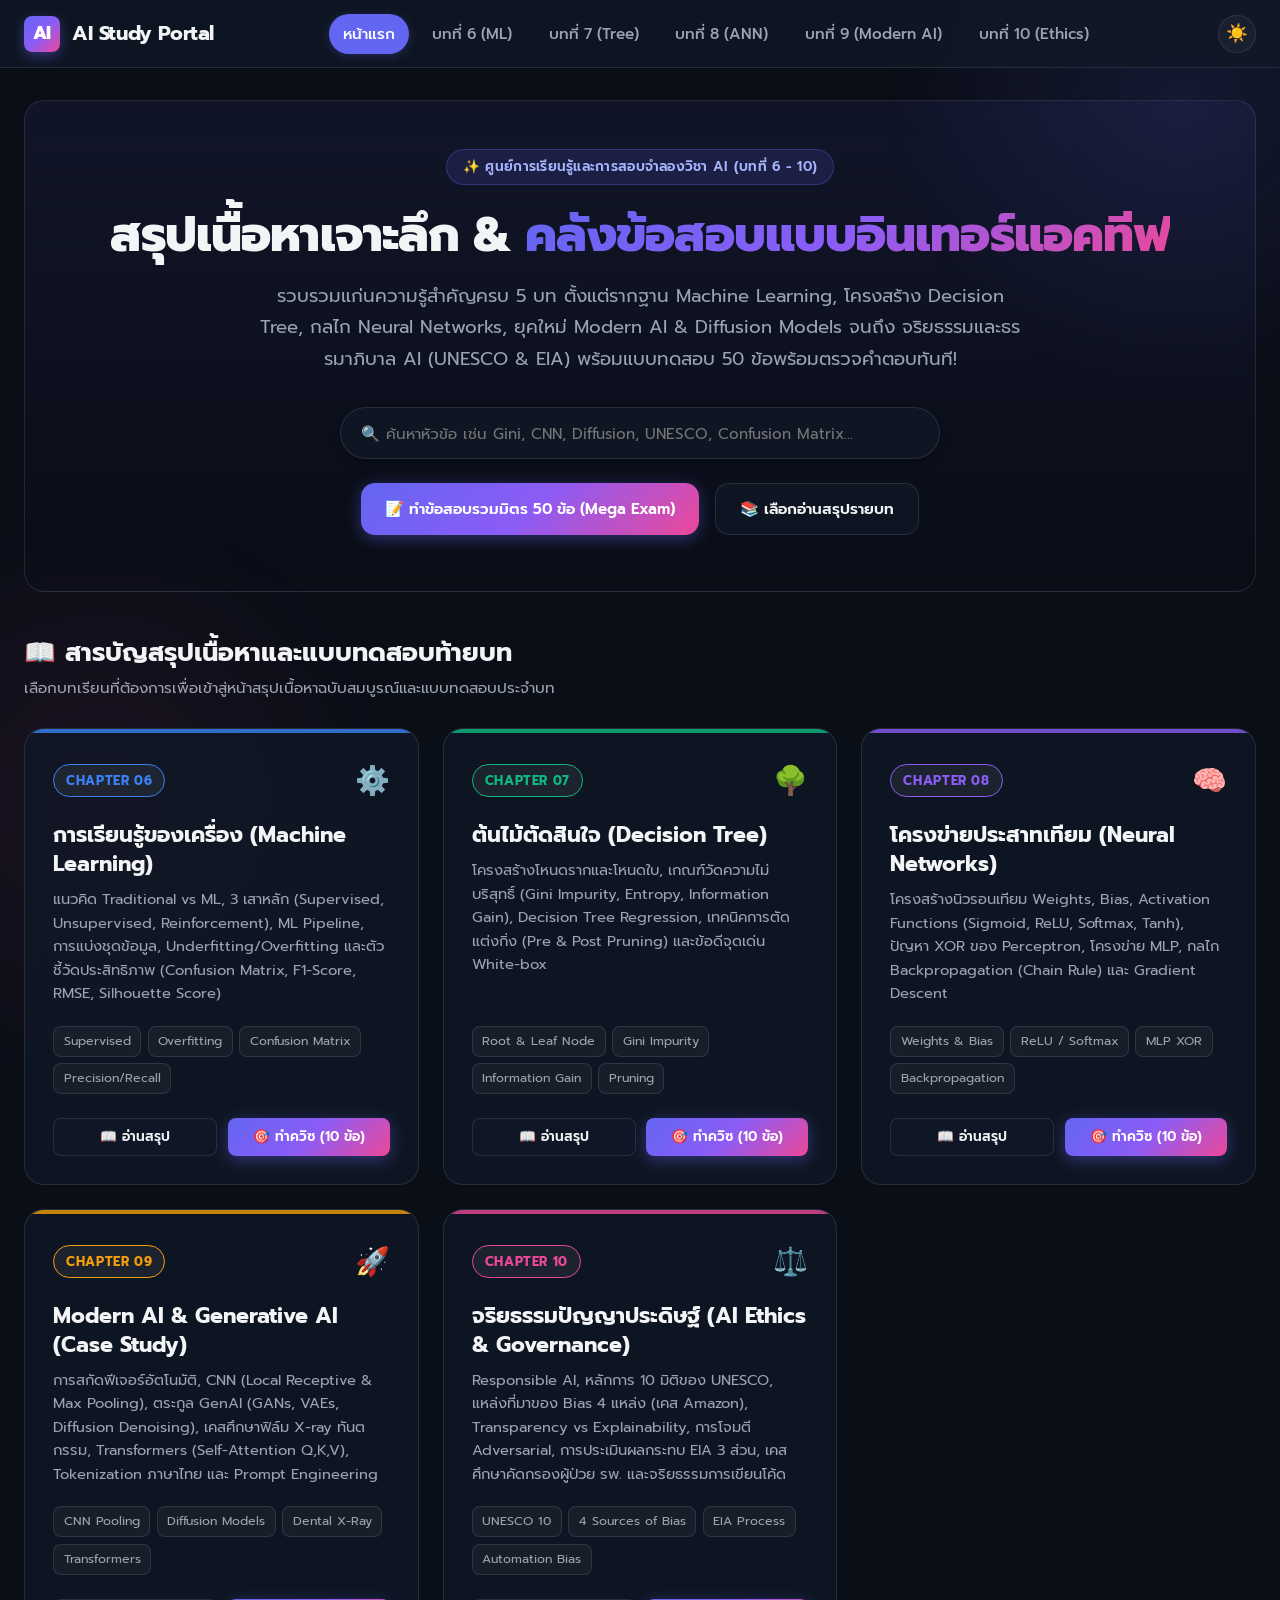
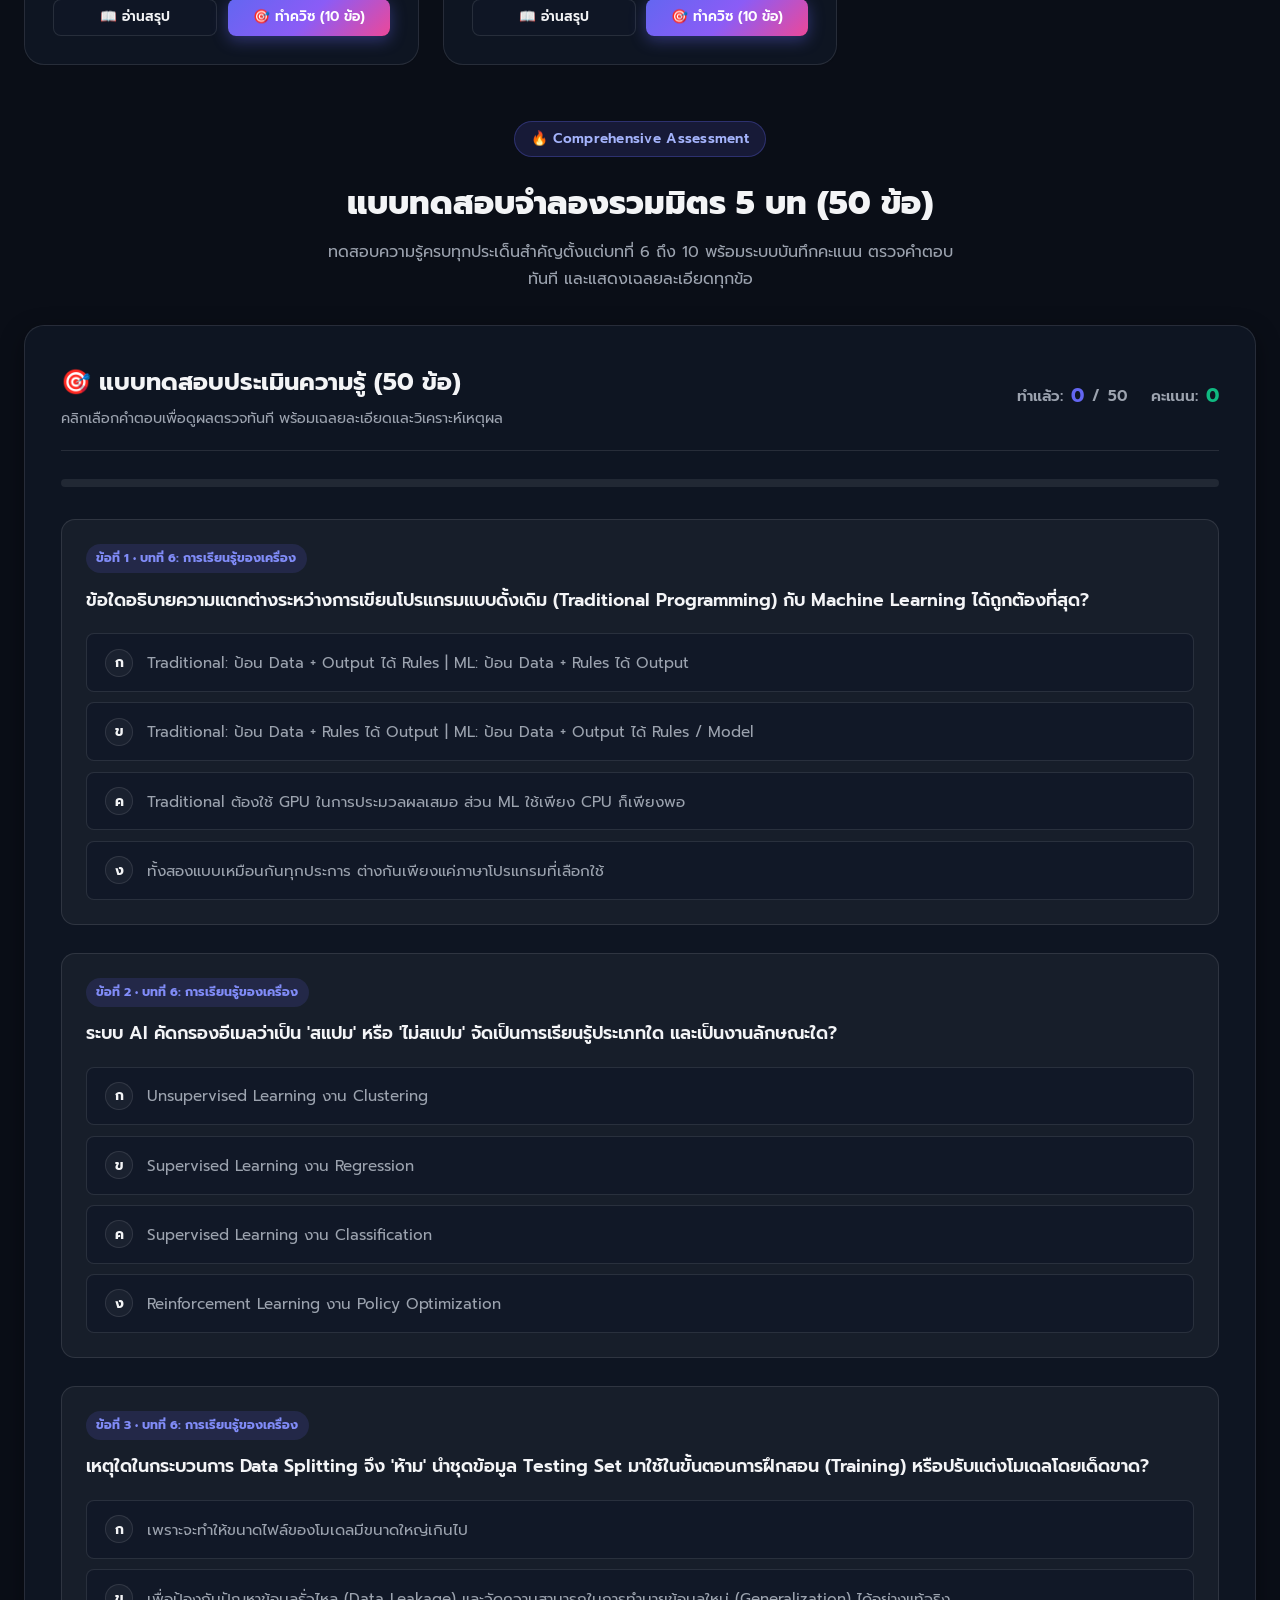
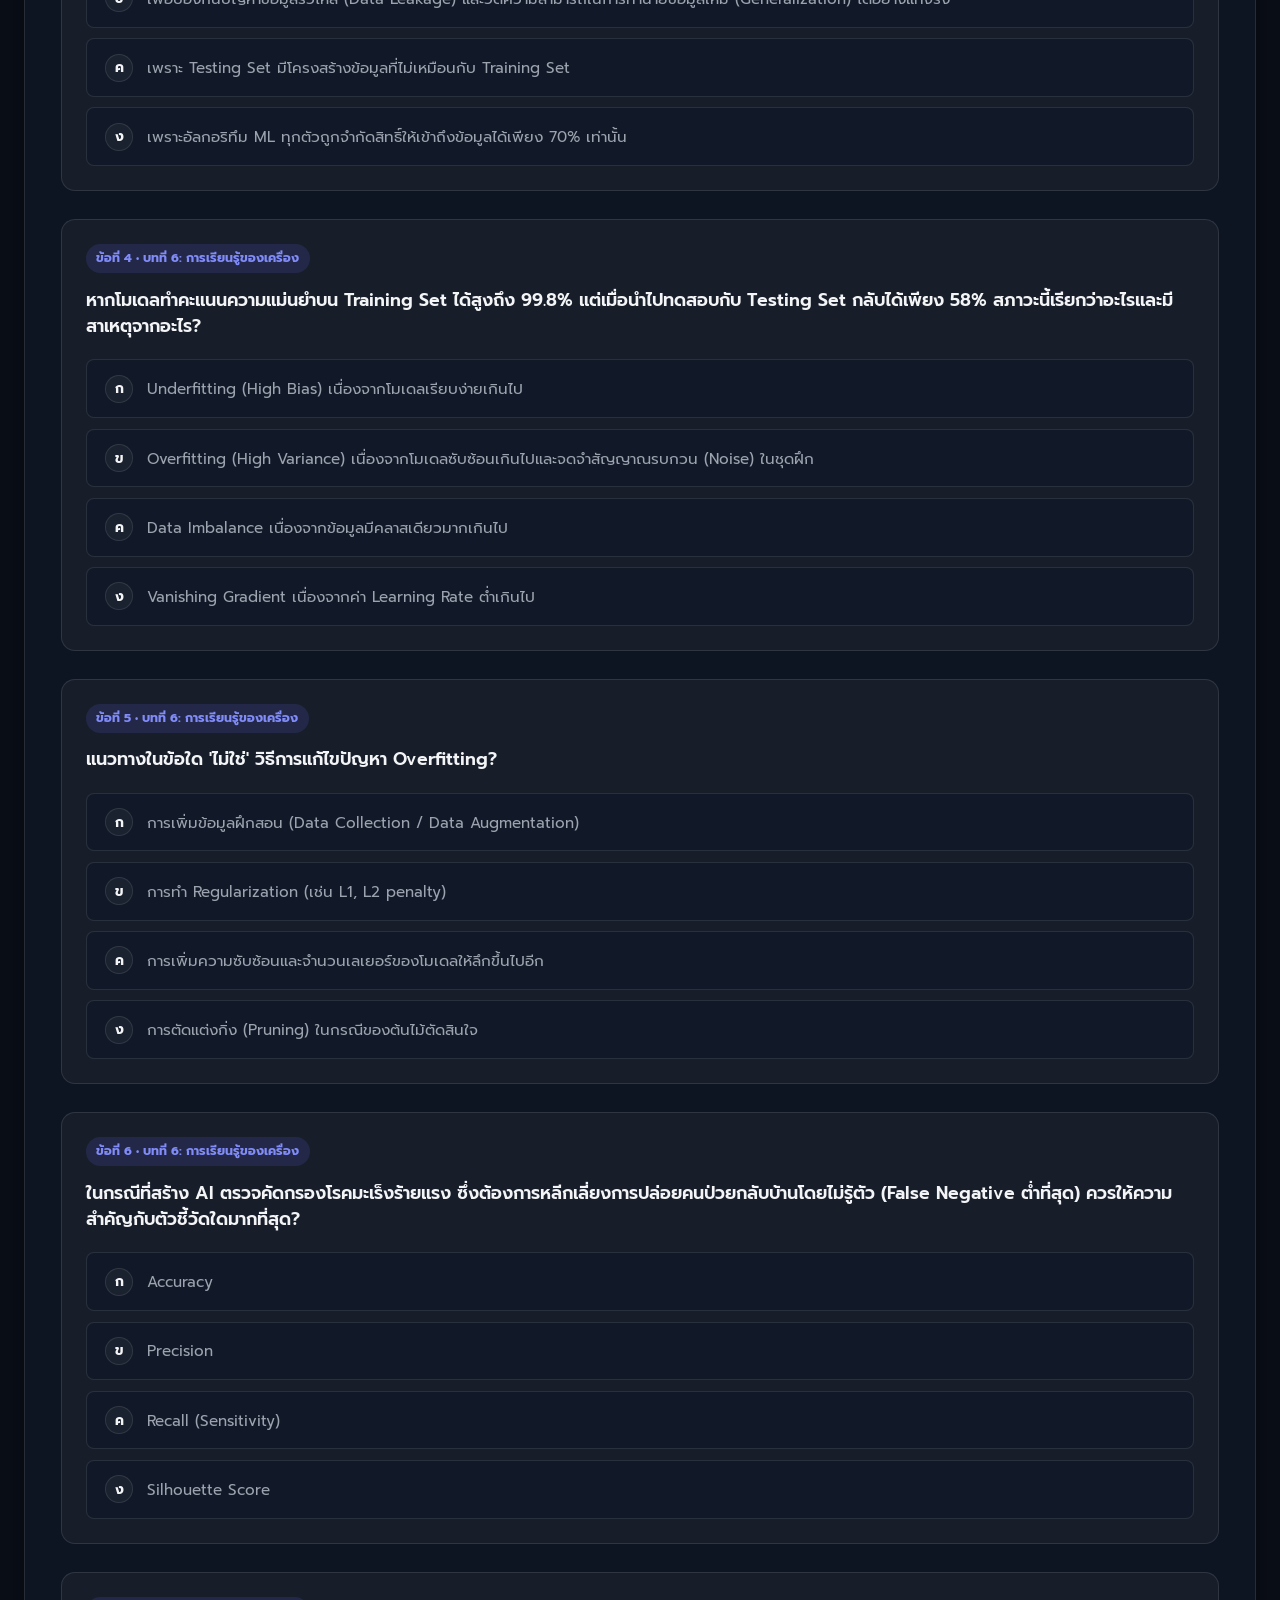
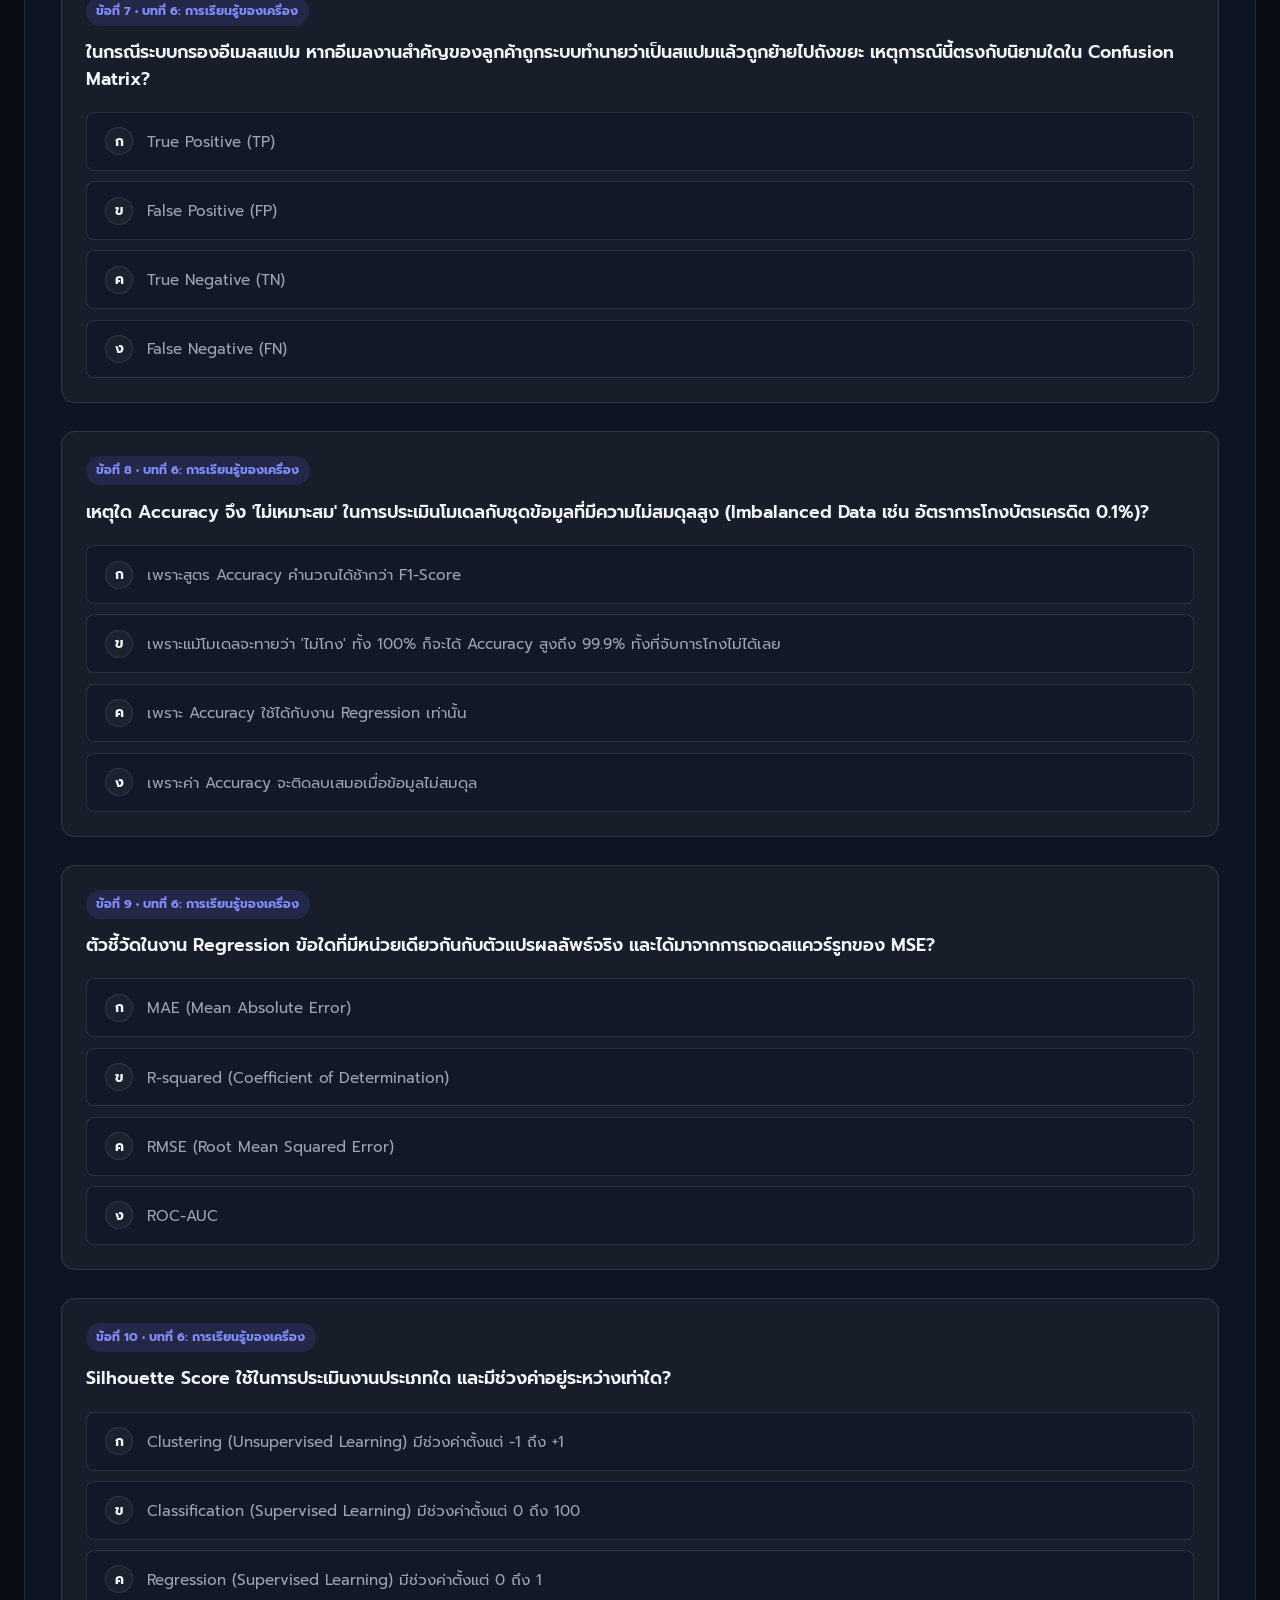
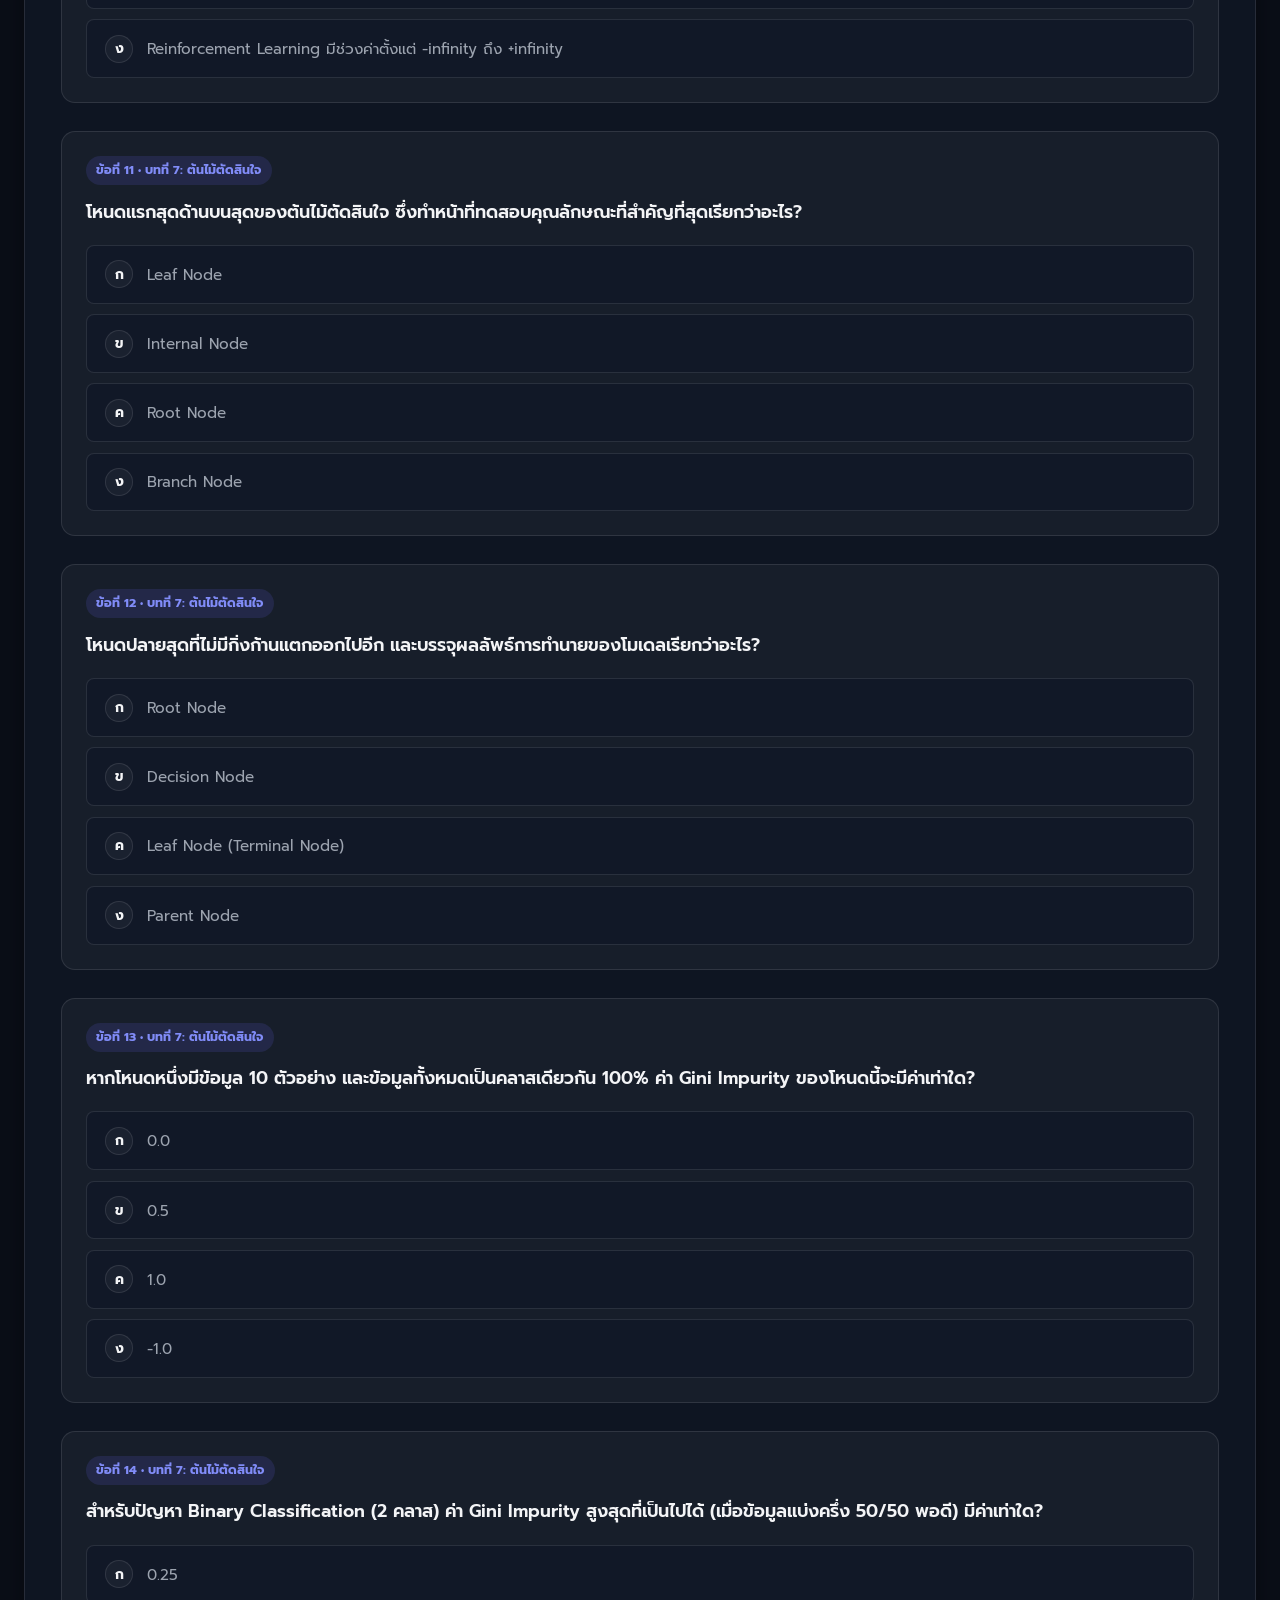
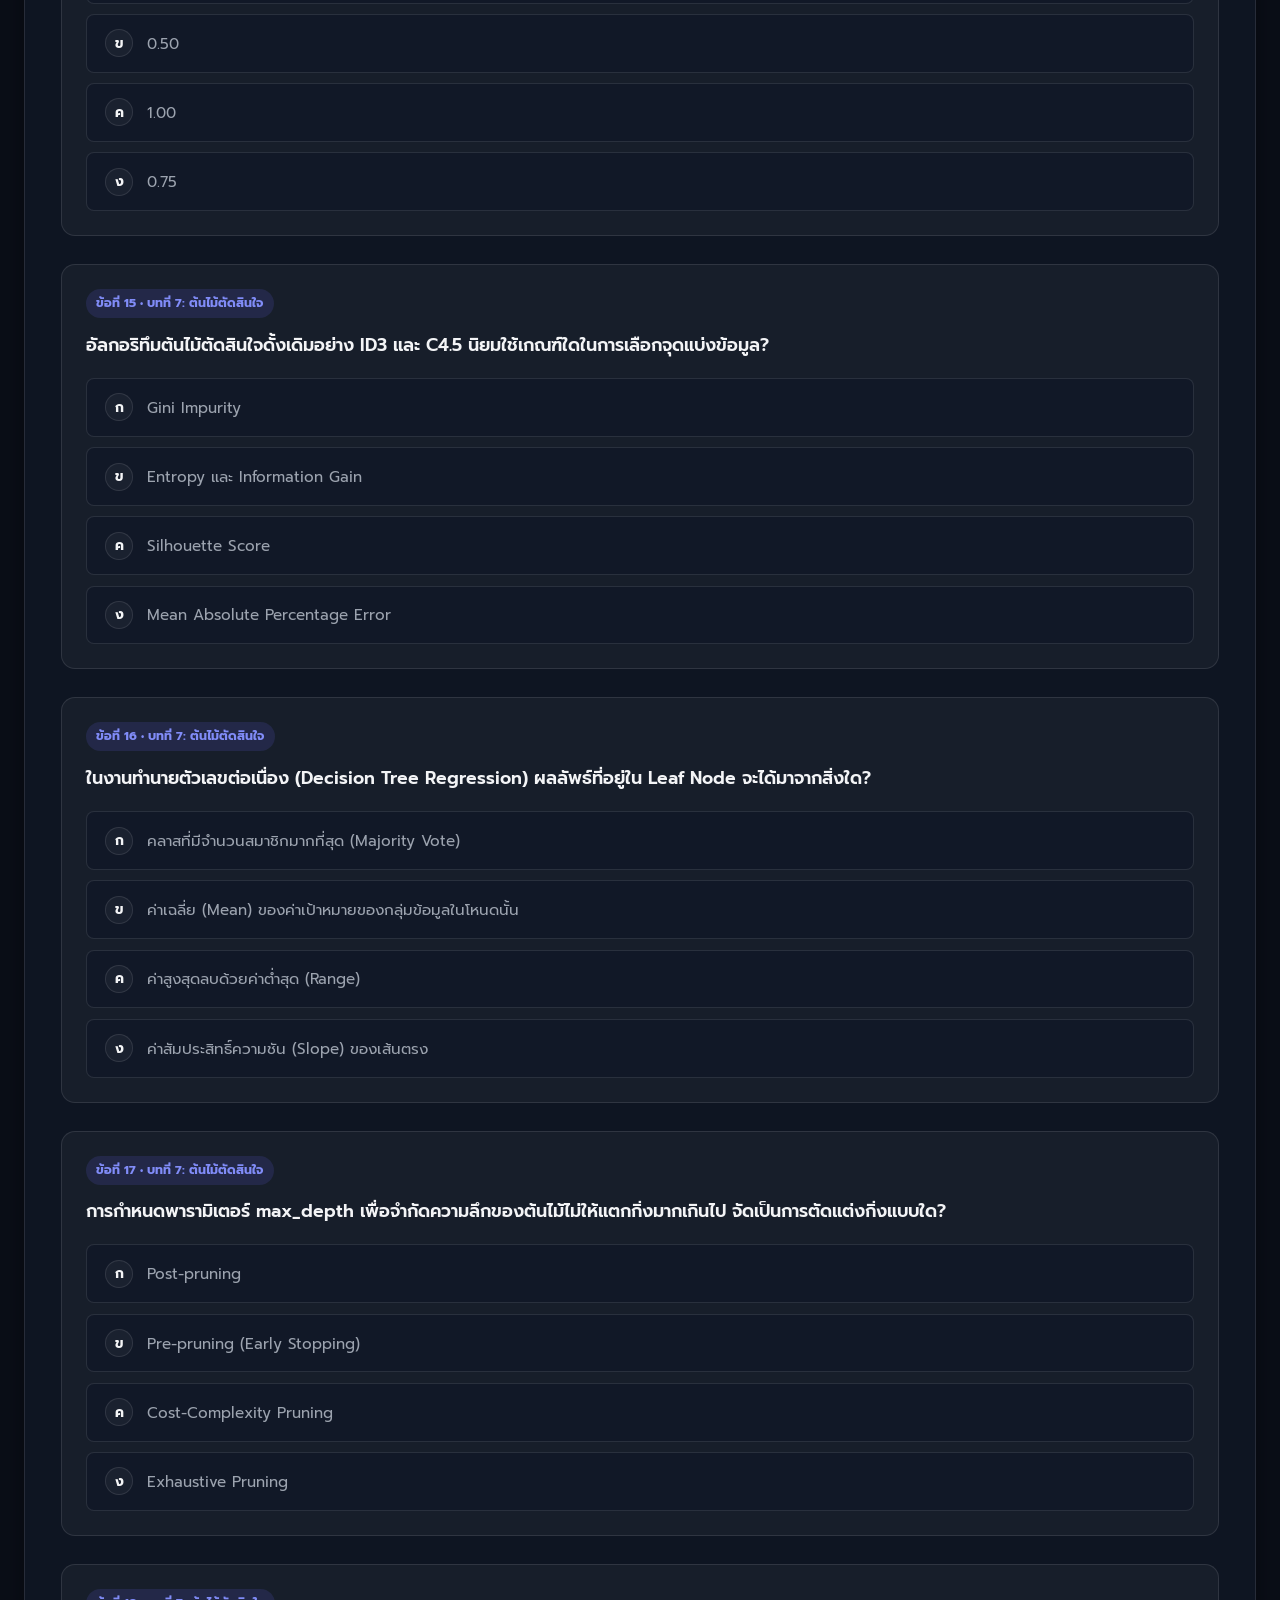
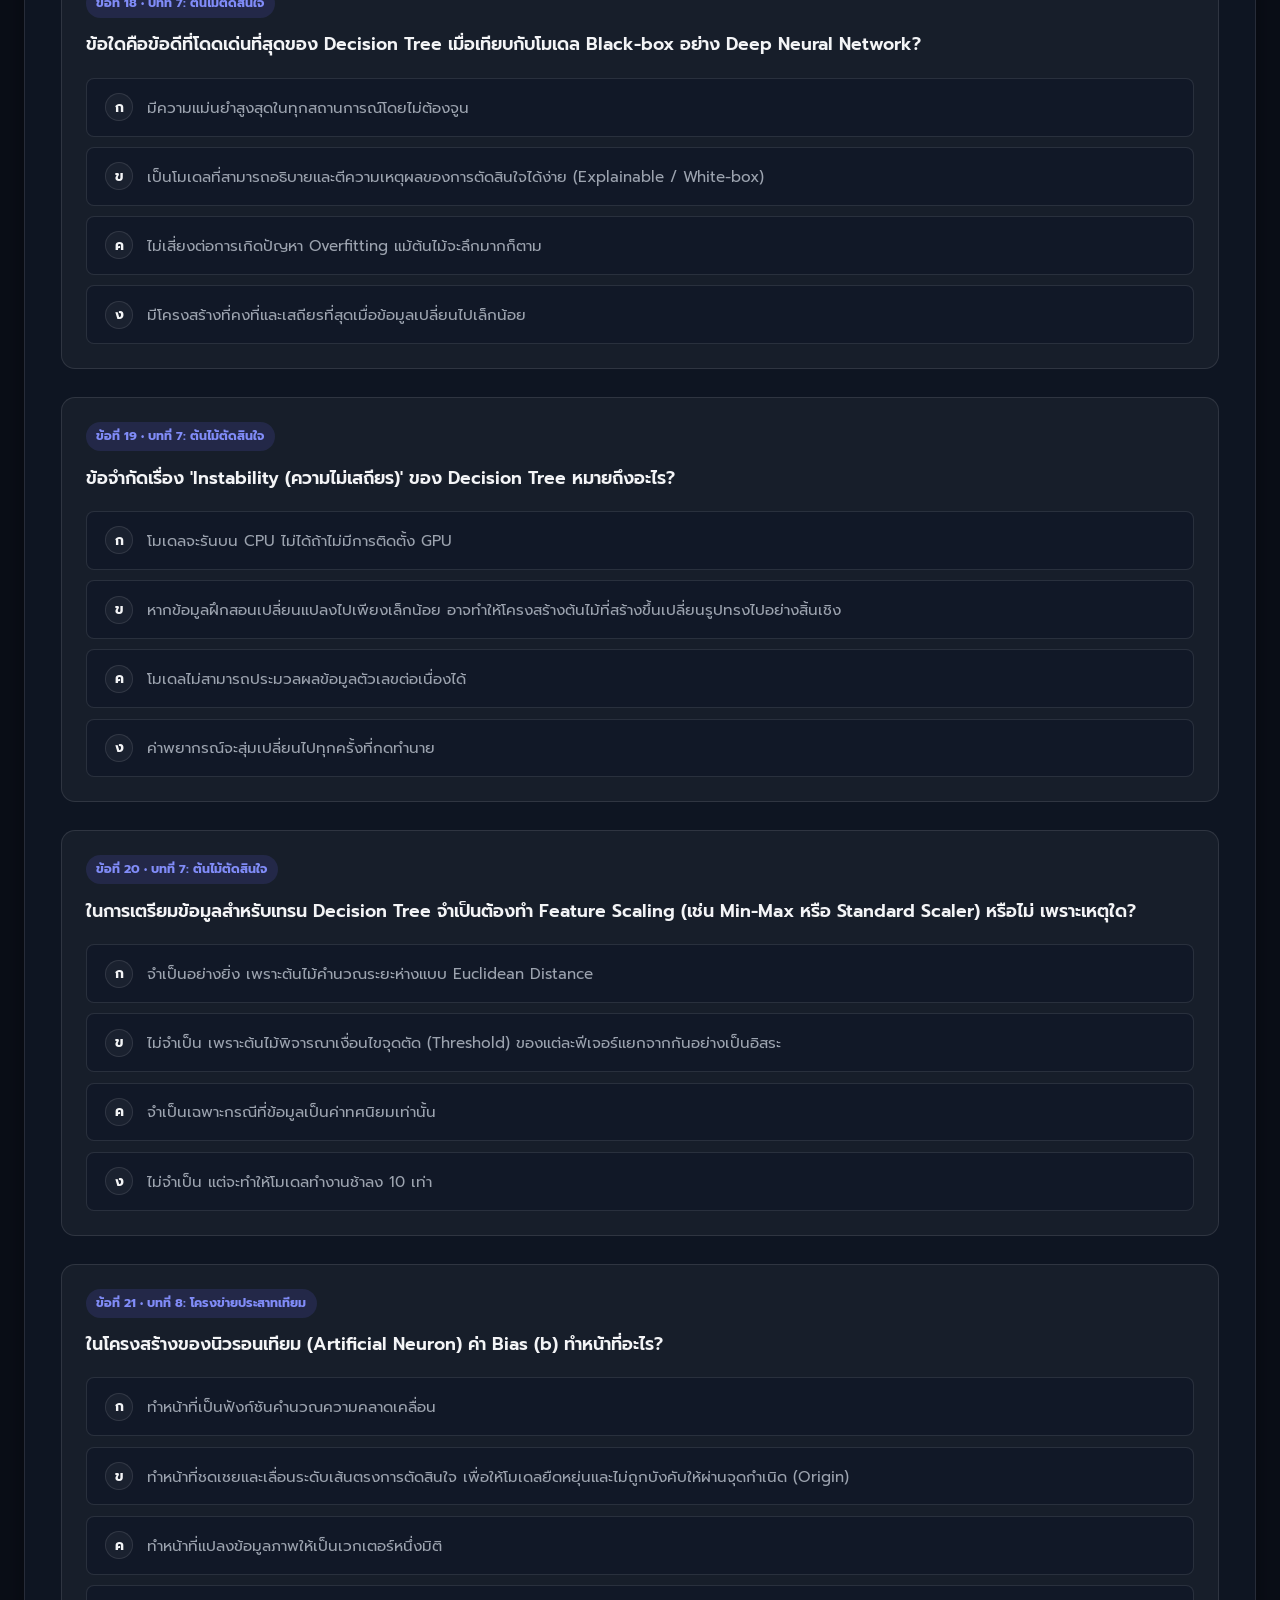
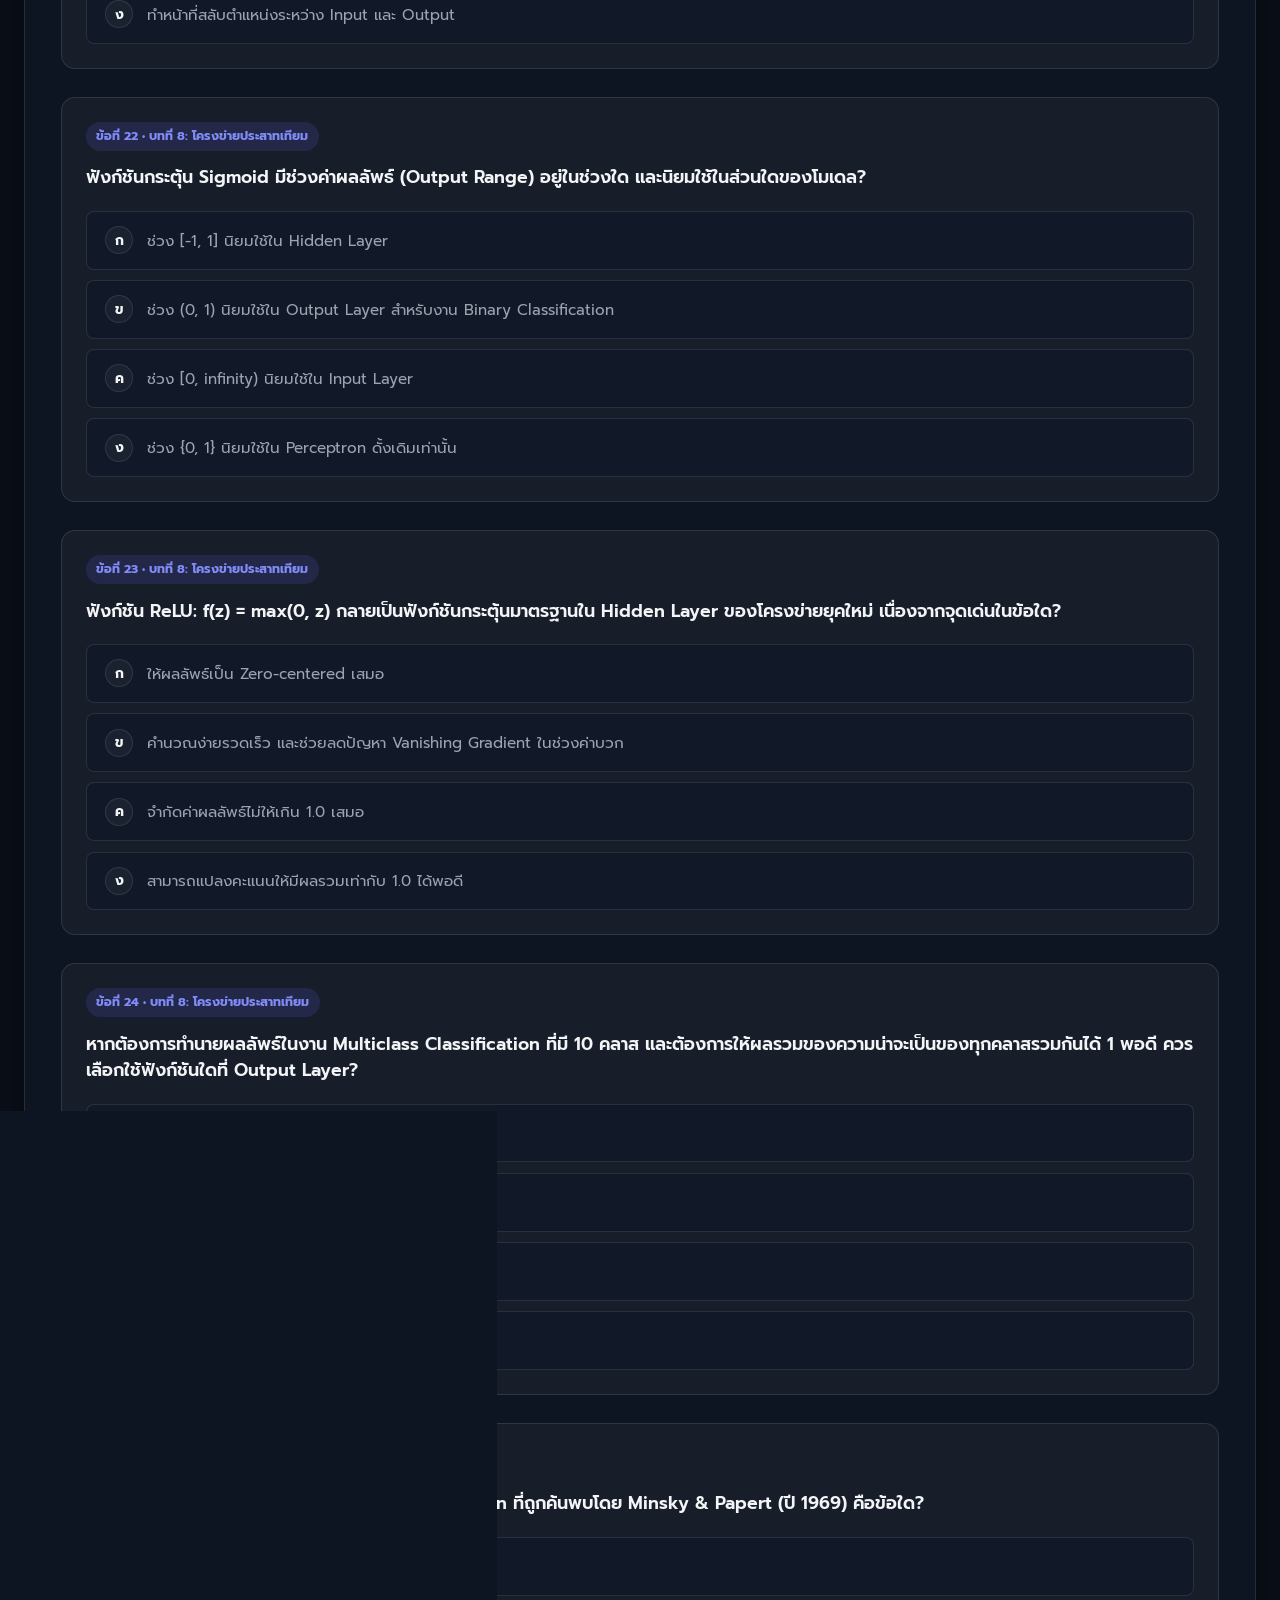
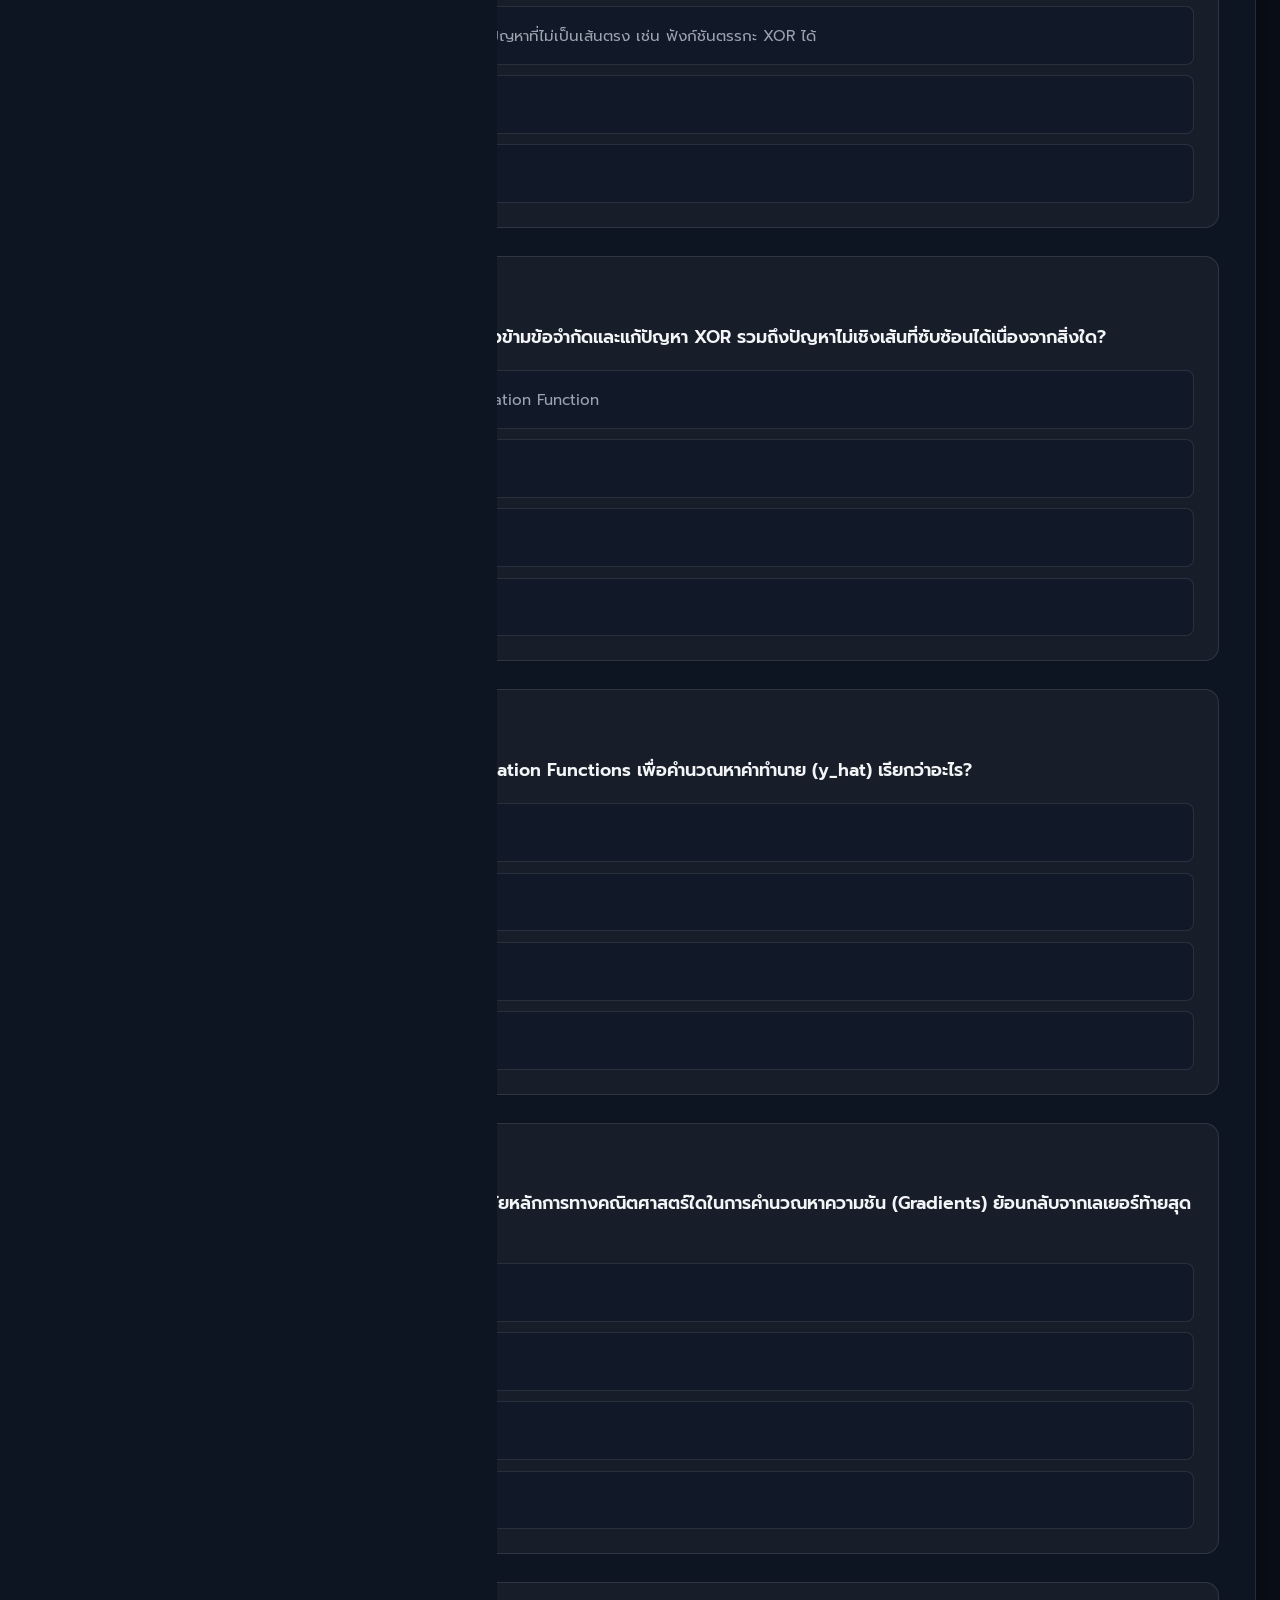
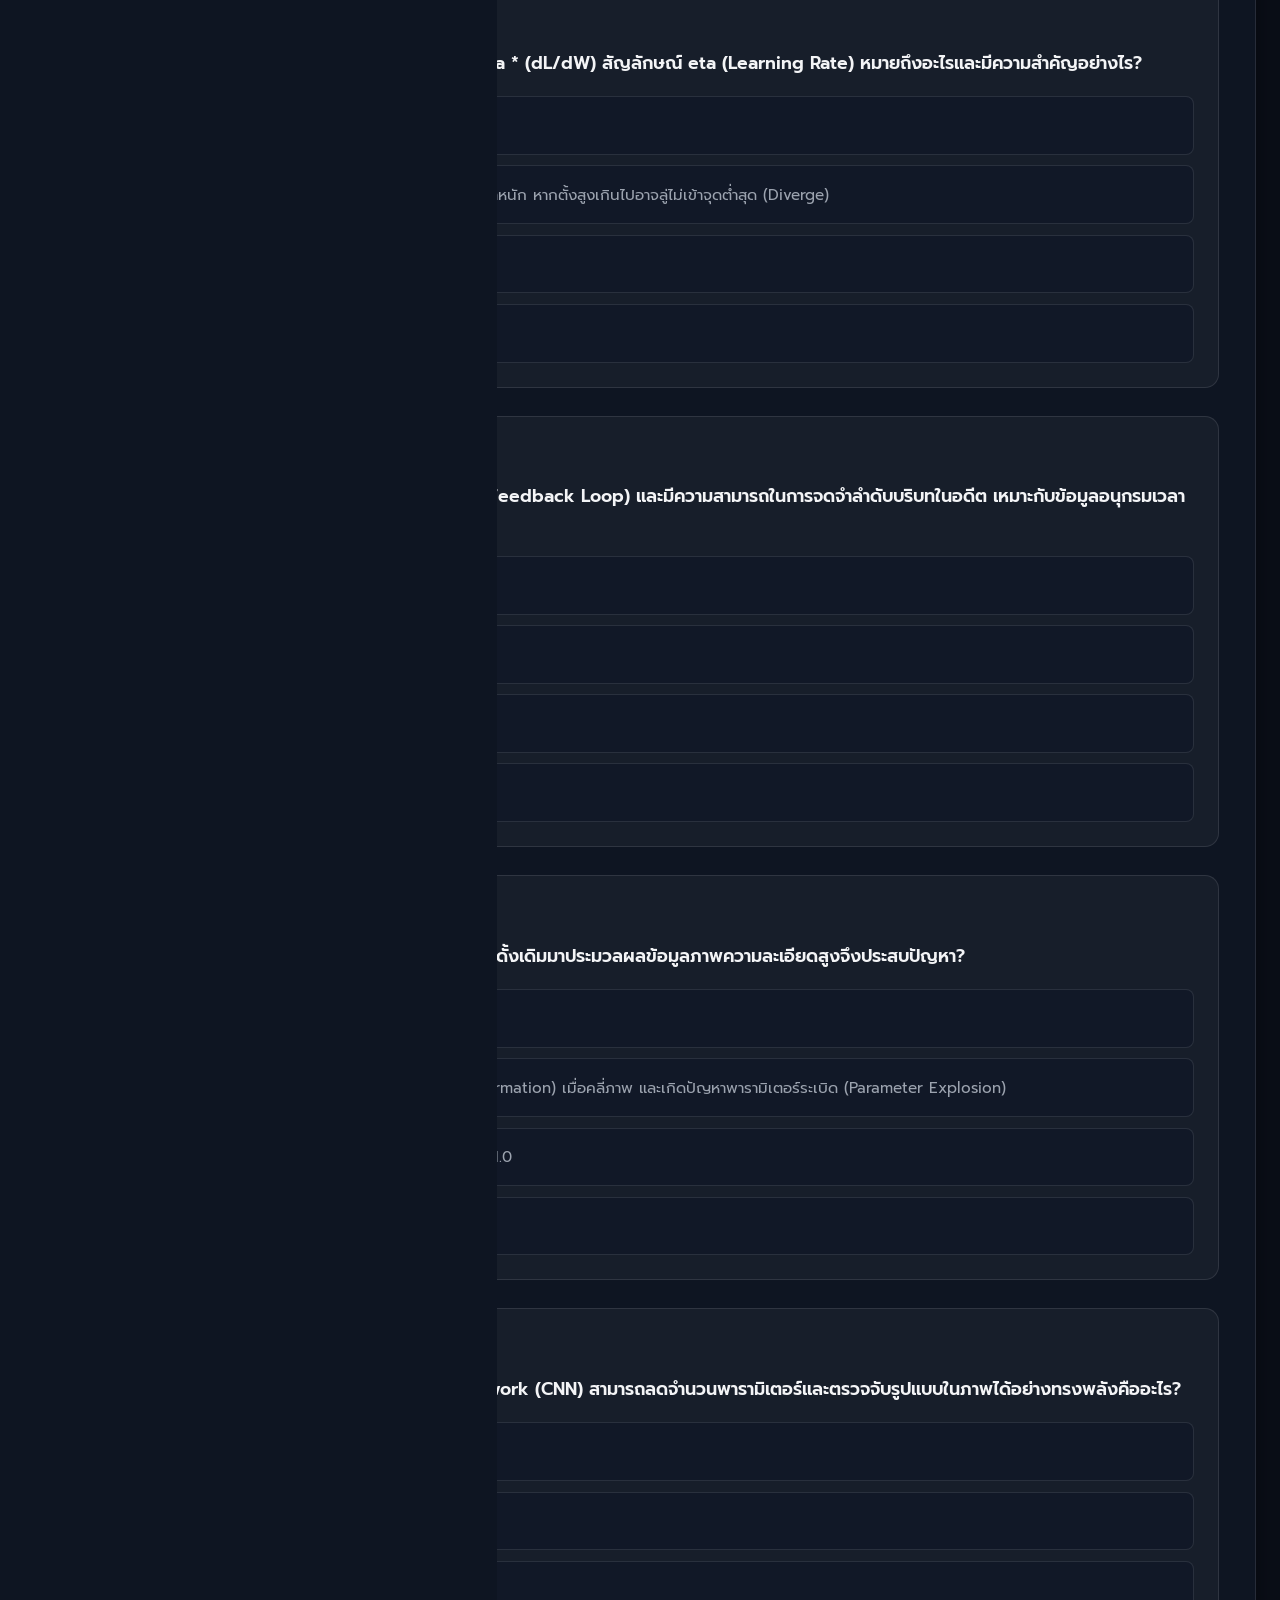
==== html_summary/index.html @ 68e8cc05 "Initial commit: AI exam preparation portal, chapter notes (Ch 6-10), slides, documents, and lab assi" ====
<!DOCTYPE html>
<html lang="th" data-theme="dark">
<head>
  <meta charset="UTF-8">
  <meta name="viewport" content="width=device-width, initial-scale=1.0">
  <title>AI Knowledge Portal & Quiz Hub | สรุปวิชาปัญญาประดิษฐ์ บทที่ 6 - 10</title>
  <link rel="stylesheet" href="css/style.css">
</head>
<body>

  <!-- Navigation Bar -->
  <nav class="navbar">
    <div class="nav-container">
      <a href="index.html" class="nav-brand">
        <span class="nav-brand-badge">AI</span>
        <span>AI Study Portal</span>
      </a>
      <ul class="nav-links">
        <li class="nav-item"><a href="index.html" class="active">หน้าแรก</a></li>
        <li class="nav-item"><a href="chapter06.html">บทที่ 6 (ML)</a></li>
        <li class="nav-item"><a href="chapter07.html">บทที่ 7 (Tree)</a></li>
        <li class="nav-item"><a href="chapter08.html">บทที่ 8 (ANN)</a></li>
        <li class="nav-item"><a href="chapter09.html">บทที่ 9 (Modern AI)</a></li>
        <li class="nav-item"><a href="chapter10.html">บทที่ 10 (Ethics)</a></li>
      </ul>
      <div class="nav-controls">
        <button id="theme-toggle-btn" class="btn-icon" title="เปลี่ยนธีม">☀️</button>
      </div>
    </div>
  </nav>

  <main class="main-wrapper">
    <!-- Hero Section -->
    <header class="hero">
      <div class="hero-tag">✨ ศูนย์การเรียนรู้และการสอบจำลองวิชา AI (บทที่ 6 - 10)</div>
      <h1 class="hero-title">
        สรุปเนื้อหาเจาะลึก &amp; <span class="hero-gradient-text">คลังข้อสอบแบบอินเทอร์แอคทีฟ</span>
      </h1>
      <p class="hero-subtitle">
        รวบรวมแก่นความรู้สำคัญครบ 5 บท ตั้งแต่รากฐาน Machine Learning, โครงสร้าง Decision Tree, กลไก Neural Networks, ยุคใหม่ Modern AI &amp; Diffusion Models จนถึง จริยธรรมและธรรมาภิบาล AI (UNESCO &amp; EIA) พร้อมแบบทดสอบ 50 ข้อพร้อมตรวจคำตอบทันที!
      </p>
      
      <!-- Search & Filter Bar -->
      <div style="max-width: 600px; margin: 0 auto 1.5rem auto; position: relative;">
        <input 
          type="text" 
          id="portal-search-input" 
          placeholder="🔍 ค้นหาหัวข้อ เช่น Gini, CNN, Diffusion, UNESCO, Confusion Matrix..." 
          style="width: 100%; padding: 0.85rem 1.25rem; border-radius: var(--radius-full); border: 1px solid var(--border-color); background: var(--bg-card); color: var(--text-primary); font-family: inherit; font-size: 0.95rem; outline: none; box-shadow: var(--shadow-sm);"
        >
      </div>

      <div class="hero-actions">
        <a href="#mega-quiz-section" class="btn btn-primary">
          📝 ทำข้อสอบรวมมิตร 50 ข้อ (Mega Exam)
        </a>
        <a href="#chapters-overview" class="btn btn-secondary">
          📚 เลือกอ่านสรุปรายบท
        </a>
      </div>
    </header>

    <!-- Chapter Grid Section -->
    <section id="chapters-overview">
      <div style="margin-bottom: 1.75rem; display: flex; justify-content: space-between; align-items: flex-end; flex-wrap: wrap; gap: 1rem;">
        <div>
          <h2 style="font-size: 1.6rem; font-weight: 700; color: var(--text-primary);">
            📖 สารบัญสรุปเนื้อหาและแบบทดสอบท้ายบท
          </h2>
          <p style="color: var(--text-secondary); font-size: 0.95rem;">
            เลือกบทเรียนที่ต้องการเพื่อเข้าสู่หน้าสรุปเนื้อหาฉบับสมบูรณ์และแบบทดสอบประจำบท
          </p>
        </div>
      </div>

      <div class="chapter-grid">
        <!-- Chapter 6 Card -->
        <article class="chapter-card" style="--card-color: var(--ch6-color);">
          <div class="card-header-top">
            <span class="card-badge">Chapter 06</span>
            <span class="card-icon">⚙️</span>
          </div>
          <h3 class="card-title">การเรียนรู้ของเครื่อง (Machine Learning)</h3>
          <p class="card-desc">
            แนวคิด Traditional vs ML, 3 เสาหลัก (Supervised, Unsupervised, Reinforcement), ML Pipeline, การแบ่งชุดข้อมูล, Underfitting/Overfitting และตัวชี้วัดประสิทธิภาพ (Confusion Matrix, F1-Score, RMSE, Silhouette Score)
          </p>
          <div class="card-topics">
            <span class="topic-pill">Supervised</span>
            <span class="topic-pill">Overfitting</span>
            <span class="topic-pill">Confusion Matrix</span>
            <span class="topic-pill">Precision/Recall</span>
          </div>
          <div class="card-footer">
            <a href="chapter06.html" class="btn btn-secondary btn-sm">📖 อ่านสรุป</a>
            <a href="chapter06.html?tab=quiz" class="btn btn-primary btn-sm">🎯 ทำควิซ (10 ข้อ)</a>
          </div>
        </article>

        <!-- Chapter 7 Card -->
        <article class="chapter-card" style="--card-color: var(--ch7-color);">
          <div class="card-header-top">
            <span class="card-badge">Chapter 07</span>
            <span class="card-icon">🌳</span>
          </div>
          <h3 class="card-title">ต้นไม้ตัดสินใจ (Decision Tree)</h3>
          <p class="card-desc">
            โครงสร้างโหนดรากและโหนดใบ, เกณฑ์วัดความไม่บริสุทธิ์ (Gini Impurity, Entropy, Information Gain), Decision Tree Regression, เทคนิคการตัดแต่งกิ่ง (Pre &amp; Post Pruning) และข้อดีจุดเด่น White-box
          </p>
          <div class="card-topics">
            <span class="topic-pill">Root &amp; Leaf Node</span>
            <span class="topic-pill">Gini Impurity</span>
            <span class="topic-pill">Information Gain</span>
            <span class="topic-pill">Pruning</span>
          </div>
          <div class="card-footer">
            <a href="chapter07.html" class="btn btn-secondary btn-sm">📖 อ่านสรุป</a>
            <a href="chapter07.html?tab=quiz" class="btn btn-primary btn-sm">🎯 ทำควิซ (10 ข้อ)</a>
          </div>
        </article>

        <!-- Chapter 8 Card -->
        <article class="chapter-card" style="--card-color: var(--ch8-color);">
          <div class="card-header-top">
            <span class="card-badge">Chapter 08</span>
            <span class="card-icon">🧠</span>
          </div>
          <h3 class="card-title">โครงข่ายประสาทเทียม (Neural Networks)</h3>
          <p class="card-desc">
            โครงสร้างนิวรอนเทียม Weights, Bias, Activation Functions (Sigmoid, ReLU, Softmax, Tanh), ปัญหา XOR ของ Perceptron, โครงข่าย MLP, กลไก Backpropagation (Chain Rule) และ Gradient Descent
          </p>
          <div class="card-topics">
            <span class="topic-pill">Weights &amp; Bias</span>
            <span class="topic-pill">ReLU / Softmax</span>
            <span class="topic-pill">MLP XOR</span>
            <span class="topic-pill">Backpropagation</span>
          </div>
          <div class="card-footer">
            <a href="chapter08.html" class="btn btn-secondary btn-sm">📖 อ่านสรุป</a>
            <a href="chapter08.html?tab=quiz" class="btn btn-primary btn-sm">🎯 ทำควิซ (10 ข้อ)</a>
          </div>
        </article>

        <!-- Chapter 9 Card -->
        <article class="chapter-card" style="--card-color: var(--ch9-color);">
          <div class="card-header-top">
            <span class="card-badge">Chapter 09</span>
            <span class="card-icon">🚀</span>
          </div>
          <h3 class="card-title">Modern AI &amp; Generative AI (Case Study)</h3>
          <p class="card-desc">
            การสกัดฟีเจอร์อัตโนมัติ, CNN (Local Receptive &amp; Max Pooling), ตระกูล GenAI (GANs, VAEs, Diffusion Denoising), เคสศึกษาฟิล์ม X-ray ทันตกรรม, Transformers (Self-Attention Q,K,V), Tokenization ภาษาไทย และ Prompt Engineering
          </p>
          <div class="card-topics">
            <span class="topic-pill">CNN Pooling</span>
            <span class="topic-pill">Diffusion Models</span>
            <span class="topic-pill">Dental X-Ray</span>
            <span class="topic-pill">Transformers</span>
          </div>
          <div class="card-footer">
            <a href="chapter09.html" class="btn btn-secondary btn-sm">📖 อ่านสรุป</a>
            <a href="chapter09.html?tab=quiz" class="btn btn-primary btn-sm">🎯 ทำควิซ (10 ข้อ)</a>
          </div>
        </article>

        <!-- Chapter 10 Card -->
        <article class="chapter-card" style="--card-color: var(--ch10-color);">
          <div class="card-header-top">
            <span class="card-badge">Chapter 10</span>
            <span class="card-icon">⚖️</span>
          </div>
          <h3 class="card-title">จริยธรรมปัญญาประดิษฐ์ (AI Ethics &amp; Governance)</h3>
          <p class="card-desc">
            Responsible AI, หลักการ 10 มิติของ UNESCO, แหล่งที่มาของ Bias 4 แหล่ง (เคส Amazon), Transparency vs Explainability, การโจมตี Adversarial, การประเมินผลกระทบ EIA 3 ส่วน, เคสศึกษาคัดกรองผู้ป่วย รพ. และจริยธรรมการเขียนโค้ด
          </p>
          <div class="card-topics">
            <span class="topic-pill">UNESCO 10</span>
            <span class="topic-pill">4 Sources of Bias</span>
            <span class="topic-pill">EIA Process</span>
            <span class="topic-pill">Automation Bias</span>
          </div>
          <div class="card-footer">
            <a href="chapter10.html" class="btn btn-secondary btn-sm">📖 อ่านสรุป</a>
            <a href="chapter10.html?tab=quiz" class="btn btn-primary btn-sm">🎯 ทำควิซ (10 ข้อ)</a>
          </div>
        </article>
      </div>
    </section>

    <!-- Comprehensive Mega Quiz Section -->
    <section id="mega-quiz-section" style="margin-top: 3.5rem;">
      <div style="text-align: center; margin-bottom: 2rem;">
        <span class="hero-tag">🔥 Comprehensive Assessment</span>
        <h2 style="font-size: 2rem; font-weight: 800; color: var(--text-primary); margin-bottom: 0.5rem;">
          แบบทดสอบจำลองรวมมิตร 5 บท (50 ข้อ)
        </h2>
        <p style="color: var(--text-secondary); max-width: 650px; margin: 0 auto;">
          ทดสอบความรู้ครบทุกประเด็นสำคัญตั้งแต่บทที่ 6 ถึง 10 พร้อมระบบบันทึกคะแนน ตรวจคำตอบทันที และแสดงเฉลยละเอียดทุกข้อ
        </p>
      </div>

      <div id="mega-quiz-container"></div>
    </section>
  </main>

  <!-- Footer -->
  <footer class="footer">
    <div class="footer-nav">
      <a href="index.html">หน้าแรก</a>
      <a href="chapter06.html">บทที่ 6 การเรียนรู้ของเครื่อง</a>
      <a href="chapter07.html">บทที่ 7 ต้นไม้ตัดสินใจ</a>
      <a href="chapter08.html">บทที่ 8 โครงข่ายประสาทเทียม</a>
      <a href="chapter09.html">บทที่ 9 Modern AI &amp; Generative AI</a>
      <a href="chapter10.html">บทที่ 10 จริยธรรมใน AI</a>
    </div>
    <p>สรุปและแบบทดสอบรายวิชาปัญญาประดิษฐ์ (Artificial Intelligence) • จัดทำขึ้นเพื่อการทบทวนและเตรียมสอบ</p>
  </footer>

  <!-- Scripts -->
  <script src="js/quiz_data.js"></script>
  <script src="js/app.js"></script>
  <script>
    document.addEventListener('DOMContentLoaded', () => {
      // Initialize 50-Question Mega Quiz on the index page
      new QuizEngine('mega-quiz-container', QUIZ_DATABASE.allQuestions);
    });
  </script>
</body>
</html>
---- html_summary/css/style.css ----
/* ==========================================================================
   AI COURSE COMPREHENSIVE STUDY PORTAL & QUIZ SYSTEM (CHAPTERS 6 - 10)
   Modern, Responsive, Glassmorphism & High-Contrast Design
   ========================================================================== */

@import url('https://fonts.googleapis.com/css2?family=Inter:wght@300;400;500;600;700;800&family=Prompt:wght@300;400;500;600;700&family=JetBrains+Mono:wght@400;500;600&display=swap');

:root {
  /* Color Palette - Dark Theme Default */
  --bg-primary: #0a0e17;
  --bg-secondary: #111827;
  --bg-card: rgba(17, 24, 39, 0.75);
  --bg-card-hover: rgba(31, 41, 55, 0.85);
  --bg-glass: rgba(255, 255, 255, 0.04);
  --border-color: rgba(255, 255, 255, 0.1);
  --border-focus: rgba(99, 102, 241, 0.6);
  
  --text-primary: #f3f4f6;
  --text-secondary: #9ca3af;
  --text-muted: #6b7280;
  
  /* Brand & Accents */
  --accent-primary: #6366f1;
  --accent-gradient: linear-gradient(135deg, #6366f1 0%, #8b5cf6 50%, #ec4899 100%);
  --accent-glow: rgba(99, 102, 241, 0.25);
  
  /* Chapter Theme Colors */
  --ch6-color: #3b82f6; /* Blue - ML */
  --ch7-color: #10b981; /* Emerald - Decision Tree */
  --ch8-color: #8b5cf6; /* Violet - Neural Network */
  --ch9-color: #f59e0b; /* Amber - Modern AI & GenAI */
  --ch10-color: #ec4899; /* Pink/Rose - Ethics */

  /* Status Colors */
  --success: #10b981;
  --success-bg: rgba(16, 185, 129, 0.15);
  --danger: #ef4444;
  --danger-bg: rgba(239, 68, 68, 0.15);
  --warning: #f59e0b;
  --warning-bg: rgba(245, 158, 11, 0.15);
  --info: #06b6d4;
  --info-bg: rgba(6, 182, 212, 0.15);

  /* Typography & Layout */
  --font-thai: 'Prompt', -apple-system, BlinkMacSystemFont, sans-serif;
  --font-en: 'Inter', -apple-system, BlinkMacSystemFont, sans-serif;
  --font-mono: 'JetBrains Mono', monospace;
  
  --radius-sm: 8px;
  --radius-md: 14px;
  --radius-lg: 20px;
  --radius-full: 9999px;
  
  --shadow-sm: 0 2px 8px rgba(0, 0, 0, 0.3);
  --shadow-md: 0 8px 24px rgba(0, 0, 0, 0.4);
  --shadow-lg: 0 16px 40px rgba(0, 0, 0, 0.5);
  --shadow-glow: 0 0 25px var(--accent-glow);

  --transition-fast: 0.2s ease;
  --transition-normal: 0.3s cubic-bezier(0.4, 0, 0.2, 1);
}

/* Light Theme Support */
[data-theme="light"] {
  --bg-primary: #f8fafc;
  --bg-secondary: #ffffff;
  --bg-card: rgba(255, 255, 255, 0.85);
  --bg-card-hover: rgba(241, 245, 249, 0.95);
  --bg-glass: rgba(0, 0, 0, 0.02);
  --border-color: rgba(0, 0, 0, 0.08);
  --border-focus: rgba(79, 70, 229, 0.6);
  
  --text-primary: #0f172a;
  --text-secondary: #475569;
  --text-muted: #94a3b8;
  
  --shadow-sm: 0 2px 8px rgba(0, 0, 0, 0.06);
  --shadow-md: 0 8px 24px rgba(0, 0, 0, 0.08);
  --shadow-lg: 0 16px 36px rgba(0, 0, 0, 0.12);
  --shadow-glow: 0 0 20px rgba(99, 102, 241, 0.15);
}

/* Base Styles */
* {
  margin: 0;
  padding: 0;
  box-sizing: border-box;
}

html {
  scroll-behavior: smooth;
  font-size: 16px;
}

body {
  font-family: var(--font-thai);
  background-color: var(--bg-primary);
  color: var(--text-primary);
  line-height: 1.68;
  min-height: 100vh;
  position: relative;
  overflow-x: hidden;
  transition: background-color var(--transition-normal), color var(--transition-normal);
}

/* Background Atmosphere Glow */
body::before {
  content: '';
  position: fixed;
  top: -200px;
  right: -200px;
  width: 600px;
  height: 600px;
  border-radius: 50%;
  background: radial-gradient(circle, rgba(99, 102, 241, 0.12) 0%, rgba(0,0,0,0) 70%);
  pointer-events: none;
  z-index: 0;
}

body::after {
  content: '';
  position: fixed;
  bottom: -200px;
  left: -200px;
  width: 600px;
  height: 600px;
  border-radius: 50%;
  background: radial-gradient(circle, rgba(236, 72, 153, 0.08) 0%, rgba(0,0,0,0) 70%);
  pointer-events: none;
  z-index: 0;
}

/* ==========================================================================
   NAVIGATION BAR
   ========================================================================== */
.navbar {
  position: sticky;
  top: 0;
  z-index: 100;
  background: var(--bg-card);
  backdrop-filter: blur(16px);
  -webkit-backdrop-filter: blur(16px);
  border-bottom: 1px solid var(--border-color);
  transition: all var(--transition-normal);
}

.nav-container {
  max-width: 1300px;
  margin: 0 auto;
  padding: 0.85rem 1.5rem;
  display: flex;
  align-items: center;
  justify-content: space-between;
  gap: 1.5rem;
}

.nav-brand {
  display: flex;
  align-items: center;
  gap: 0.75rem;
  text-decoration: none;
  color: var(--text-primary);
  font-weight: 700;
  font-size: 1.25rem;
  letter-spacing: -0.02em;
}

.nav-brand-badge {
  display: inline-flex;
  align-items: center;
  justify-content: center;
  width: 36px;
  height: 36px;
  border-radius: var(--radius-sm);
  background: var(--accent-gradient);
  color: #fff;
  font-size: 1.1rem;
  font-weight: 800;
  box-shadow: 0 4px 12px rgba(99, 102, 241, 0.4);
}

.nav-links {
  display: flex;
  align-items: center;
  gap: 0.5rem;
  list-style: none;
}

.nav-item a {
  text-decoration: none;
  color: var(--text-secondary);
  font-size: 0.95rem;
  font-weight: 500;
  padding: 0.45rem 0.9rem;
  border-radius: var(--radius-full);
  transition: all var(--transition-fast);
  display: inline-flex;
  align-items: center;
  gap: 0.4rem;
}

.nav-item a:hover {
  color: var(--text-primary);
  background: var(--bg-glass);
}

.nav-item a.active {
  color: #fff;
  background: var(--accent-primary);
  box-shadow: 0 2px 10px var(--accent-glow);
}

.nav-controls {
  display: flex;
  align-items: center;
  gap: 0.75rem;
}

.btn-icon {
  background: var(--bg-glass);
  border: 1px solid var(--border-color);
  color: var(--text-primary);
  width: 38px;
  height: 38px;
  border-radius: var(--radius-full);
  display: inline-flex;
  align-items: center;
  justify-content: center;
  cursor: pointer;
  transition: all var(--transition-fast);
  font-size: 1.1rem;
}

.btn-icon:hover {
  background: var(--border-color);
  transform: translateY(-2px);
}

/* ==========================================================================
   LAYOUT CONTAINERS & HERO SECTION
   ========================================================================== */
.main-wrapper {
  max-width: 1300px;
  margin: 0 auto;
  padding: 2rem 1.5rem 5rem 1.5rem;
  position: relative;
  z-index: 1;
}

.hero {
  text-align: center;
  padding: 3rem 1.5rem 3.5rem 1.5rem;
  background: linear-gradient(180deg, rgba(99, 102, 241, 0.08) 0%, rgba(0,0,0,0) 100%);
  border-radius: var(--radius-lg);
  border: 1px solid var(--border-color);
  margin-bottom: 2.5rem;
  position: relative;
  overflow: hidden;
}

.hero-tag {
  display: inline-flex;
  align-items: center;
  gap: 0.5rem;
  background: rgba(99, 102, 241, 0.15);
  border: 1px solid rgba(99, 102, 241, 0.3);
  color: #a5b4fc;
  padding: 0.35rem 1rem;
  border-radius: var(--radius-full);
  font-size: 0.85rem;
  font-weight: 600;
  margin-bottom: 1.25rem;
  letter-spacing: 0.02em;
}

.hero-title {
  font-size: clamp(2rem, 4vw, 3rem);
  font-weight: 800;
  line-height: 1.25;
  margin-bottom: 1rem;
  letter-spacing: -0.02em;
}

.hero-gradient-text {
  background: var(--accent-gradient);
  -webkit-background-clip: text;
  -webkit-text-fill-color: transparent;
}

.hero-subtitle {
  font-size: 1.15rem;
  color: var(--text-secondary);
  max-width: 760px;
  margin: 0 auto 2rem auto;
  line-height: 1.7;
}

.hero-actions {
  display: flex;
  justify-content: center;
  flex-wrap: wrap;
  gap: 1rem;
}

/* ==========================================================================
   BUTTONS
   ========================================================================== */
.btn {
  display: inline-flex;
  align-items: center;
  justify-content: center;
  gap: 0.5rem;
  padding: 0.75rem 1.5rem;
  border-radius: var(--radius-md);
  font-size: 0.95rem;
  font-weight: 600;
  text-decoration: none;
  cursor: pointer;
  border: none;
  transition: all var(--transition-normal);
  font-family: inherit;
}

.btn-primary {
  background: var(--accent-gradient);
  color: #ffffff;
  box-shadow: 0 4px 16px rgba(99, 102, 241, 0.4);
}

.btn-primary:hover {
  transform: translateY(-2px);
  box-shadow: 0 8px 24px rgba(99, 102, 241, 0.55);
}

.btn-secondary {
  background: var(--bg-card);
  color: var(--text-primary);
  border: 1px solid var(--border-color);
}

.btn-secondary:hover {
  background: var(--bg-card-hover);
  border-color: var(--text-secondary);
  transform: translateY(-2px);
}

.btn-sm {
  padding: 0.4rem 0.85rem;
  font-size: 0.85rem;
  border-radius: var(--radius-sm);
}

/* ==========================================================================
   CHAPTER CARDS GRID (HOME PAGE)
   ========================================================================== */
.chapter-grid {
  display: grid;
  grid-template-columns: repeat(auto-fit, minmax(340px, 1fr));
  gap: 1.5rem;
  margin-bottom: 3.5rem;
}

.chapter-card {
  background: var(--bg-card);
  border: 1px solid var(--border-color);
  border-radius: var(--radius-lg);
  padding: 1.75rem;
  transition: all var(--transition-normal);
  display: flex;
  flex-direction: column;
  position: relative;
  overflow: hidden;
  backdrop-filter: blur(12px);
}

.chapter-card::before {
  content: '';
  position: absolute;
  top: 0;
  left: 0;
  right: 0;
  height: 4px;
  background: var(--card-color, var(--accent-primary));
  opacity: 0.8;
  transition: height var(--transition-fast);
}

.chapter-card:hover {
  transform: translateY(-4px);
  box-shadow: var(--shadow-lg);
  border-color: rgba(255, 255, 255, 0.2);
}

.chapter-card:hover::before {
  height: 6px;
}

.card-header-top {
  display: flex;
  justify-content: space-between;
  align-items: center;
  margin-bottom: 1rem;
}

.card-badge {
  font-size: 0.8rem;
  font-weight: 700;
  padding: 0.3rem 0.75rem;
  border-radius: var(--radius-full);
  text-transform: uppercase;
  letter-spacing: 0.05em;
  background: rgba(255, 255, 255, 0.06);
  color: var(--card-color, var(--accent-primary));
  border: 1px solid currentColor;
}

.card-icon {
  font-size: 1.75rem;
}

.card-title {
  font-size: 1.35rem;
  font-weight: 700;
  margin-bottom: 0.6rem;
  color: var(--text-primary);
  line-height: 1.35;
}

.card-desc {
  color: var(--text-secondary);
  font-size: 0.92rem;
  margin-bottom: 1.25rem;
  flex-grow: 1;
  line-height: 1.6;
}

.card-topics {
  display: flex;
  flex-wrap: wrap;
  gap: 0.4rem;
  margin-bottom: 1.5rem;
}

.topic-pill {
  font-size: 0.78rem;
  padding: 0.25rem 0.6rem;
  border-radius: var(--radius-sm);
  background: var(--bg-glass);
  color: var(--text-secondary);
  border: 1px solid var(--border-color);
}

.card-footer {
  display: flex;
  gap: 0.65rem;
  margin-top: auto;
}

.card-footer .btn {
  flex: 1;
}

/* ==========================================================================
   CHAPTER DETAIL VIEW (SUMMARY & NOTES CONTENT)
   ========================================================================== */
.chapter-header {
  margin-bottom: 2.5rem;
  padding-bottom: 1.5rem;
  border-bottom: 1px solid var(--border-color);
}

.breadcrumb {
  display: flex;
  align-items: center;
  gap: 0.5rem;
  font-size: 0.9rem;
  color: var(--text-muted);
  margin-bottom: 1rem;
}

.breadcrumb a {
  color: var(--text-secondary);
  text-decoration: none;
  transition: color var(--transition-fast);
}

.breadcrumb a:hover {
  color: var(--accent-primary);
}

.chapter-title-group {
  display: flex;
  justify-content: space-between;
  align-items: flex-start;
  flex-wrap: wrap;
  gap: 1.5rem;
}

.chapter-main-title {
  font-size: clamp(1.8rem, 3.5vw, 2.4rem);
  font-weight: 800;
  color: var(--text-primary);
  margin-bottom: 0.5rem;
}

.chapter-lead {
  font-size: 1.1rem;
  color: var(--text-secondary);
  max-width: 800px;
}

/* Tab Navigation (Summary vs Quiz) */
.tab-container {
  display: flex;
  gap: 0.75rem;
  background: var(--bg-card);
  padding: 0.4rem;
  border-radius: var(--radius-full);
  border: 1px solid var(--border-color);
  margin-bottom: 2rem;
  width: fit-content;
}

.tab-btn {
  padding: 0.6rem 1.4rem;
  border-radius: var(--radius-full);
  background: transparent;
  border: none;
  color: var(--text-secondary);
  font-size: 0.95rem;
  font-weight: 600;
  cursor: pointer;
  display: flex;
  align-items: center;
  gap: 0.5rem;
  transition: all var(--transition-fast);
  font-family: inherit;
}

.tab-btn:hover {
  color: var(--text-primary);
}

.tab-btn.active {
  background: var(--accent-primary);
  color: #fff;
  box-shadow: 0 4px 12px var(--accent-glow);
}

/* Content Sections */
.study-content {
  display: grid;
  grid-template-columns: 280px 1fr;
  gap: 2.5rem;
  align-items: flex-start;
}

@media (max-width: 980px) {
  .study-content {
    grid-template-columns: 1fr;
  }
}

.study-sidebar {
  position: sticky;
  top: 80px;
  background: var(--bg-card);
  border: 1px solid var(--border-color);
  border-radius: var(--radius-md);
  padding: 1.25rem;
  backdrop-filter: blur(12px);
}

.sidebar-title {
  font-size: 0.95rem;
  font-weight: 700;
  margin-bottom: 0.85rem;
  color: var(--text-primary);
  display: flex;
  align-items: center;
  gap: 0.5rem;
}

.toc-list {
  list-style: none;
  display: flex;
  flex-direction: column;
  gap: 0.35rem;
}

.toc-item a {
  display: block;
  font-size: 0.88rem;
  color: var(--text-secondary);
  text-decoration: none;
  padding: 0.4rem 0.6rem;
  border-radius: var(--radius-sm);
  transition: all var(--transition-fast);
  border-left: 2px solid transparent;
}

.toc-item a:hover {
  color: var(--text-primary);
  background: var(--bg-glass);
  border-left-color: var(--accent-primary);
}

/* Content Body */
.study-body {
  display: flex;
  flex-direction: column;
  gap: 2.5rem;
}

.section-block {
  background: var(--bg-card);
  border: 1px solid var(--border-color);
  border-radius: var(--radius-lg);
  padding: 2rem;
  box-shadow: var(--shadow-sm);
  backdrop-filter: blur(8px);
}

.section-heading {
  font-size: 1.5rem;
  font-weight: 700;
  margin-bottom: 1.25rem;
  color: var(--text-primary);
  display: flex;
  align-items: center;
  gap: 0.6rem;
  padding-bottom: 0.6rem;
  border-bottom: 1px solid var(--border-color);
}

.section-heading i {
  color: var(--ch-theme, var(--accent-primary));
}

.sub-heading {
  font-size: 1.2rem;
  font-weight: 600;
  margin: 1.5rem 0 0.85rem 0;
  color: #e2e8f0;
}

/* Callout Alert Boxes */
.callout {
  padding: 1.25rem 1.5rem;
  border-radius: var(--radius-md);
  margin: 1.25rem 0;
  border-left: 4px solid;
  background: var(--bg-glass);
}

.callout-important {
  border-color: #6366f1;
  background: rgba(99, 102, 241, 0.08);
}

.callout-tip {
  border-color: #10b981;
  background: rgba(16, 185, 129, 0.08);
}

.callout-warning {
  border-color: #f59e0b;
  background: rgba(245, 158, 11, 0.08);
}

.callout-case {
  border-color: #ec4899;
  background: rgba(236, 72, 153, 0.08);
}

.callout-title {
  font-weight: 700;
  margin-bottom: 0.4rem;
  display: flex;
  align-items: center;
  gap: 0.5rem;
}

/* Formula Highlight Box */
.formula-box {
  background: rgba(0, 0, 0, 0.35);
  border: 1px solid rgba(255, 255, 255, 0.12);
  border-radius: var(--radius-md);
  padding: 1.25rem;
  margin: 1.25rem 0;
  text-align: center;
  font-family: var(--font-mono);
  font-size: 1.15rem;
  color: #38bdf8;
  position: relative;
  overflow-x: auto;
}

.formula-desc {
  font-size: 0.88rem;
  color: var(--text-secondary);
  margin-top: 0.5rem;
  font-family: var(--font-thai);
  text-align: left;
}

/* Tables */
.table-responsive {
  width: 100%;
  overflow-x: auto;
  margin: 1.25rem 0;
  border-radius: var(--radius-md);
  border: 1px solid var(--border-color);
}

table {
  width: 100%;
  border-collapse: collapse;
  font-size: 0.92rem;
  text-align: left;
}

thead {
  background: rgba(255, 255, 255, 0.05);
  border-bottom: 1px solid var(--border-color);
}

th {
  padding: 0.9rem 1rem;
  font-weight: 600;
  color: var(--text-primary);
  white-space: nowrap;
}

td {
  padding: 0.85rem 1rem;
  border-bottom: 1px solid var(--border-color);
  color: var(--text-secondary);
  vertical-align: top;
}

tr:last-child td {
  border-bottom: none;
}

tbody tr:hover {
  background: rgba(255, 255, 255, 0.02);
}

/* Grid Info Cards within sections */
.feature-grid {
  display: grid;
  grid-template-columns: repeat(auto-fit, minmax(260px, 1fr));
  gap: 1.25rem;
  margin: 1.25rem 0;
}

.feature-box {
  background: var(--bg-glass);
  border: 1px solid var(--border-color);
  border-radius: var(--radius-md);
  padding: 1.25rem;
  transition: all var(--transition-fast);
}

.feature-box:hover {
  border-color: rgba(255, 255, 255, 0.2);
  transform: translateY(-2px);
}

.feature-box-title {
  font-weight: 600;
  font-size: 1.05rem;
  margin-bottom: 0.5rem;
  color: var(--text-primary);
  display: flex;
  align-items: center;
  gap: 0.5rem;
}

/* ==========================================================================
   INTERACTIVE QUIZ ENGINE STYLES
   ========================================================================== */
.quiz-wrapper {
  background: var(--bg-card);
  border: 1px solid var(--border-color);
  border-radius: var(--radius-lg);
  padding: 2.25rem;
  box-shadow: var(--shadow-md);
  backdrop-filter: blur(12px);
}

.quiz-header-bar {
  display: flex;
  justify-content: space-between;
  align-items: center;
  flex-wrap: wrap;
  gap: 1rem;
  margin-bottom: 1.75rem;
  padding-bottom: 1.25rem;
  border-bottom: 1px solid var(--border-color);
}

.quiz-stats {
  display: flex;
  gap: 1.5rem;
  align-items: center;
}

.stat-pill {
  display: flex;
  align-items: center;
  gap: 0.5rem;
  font-size: 0.95rem;
  font-weight: 600;
  color: var(--text-secondary);
}

.stat-pill strong {
  color: var(--accent-primary);
  font-size: 1.2rem;
}

.quiz-progress-bar-container {
  width: 100%;
  height: 8px;
  background: rgba(255, 255, 255, 0.08);
  border-radius: var(--radius-full);
  overflow: hidden;
  margin-bottom: 2rem;
}

.quiz-progress-bar-fill {
  height: 100%;
  width: 0%;
  background: var(--accent-gradient);
  border-radius: var(--radius-full);
  transition: width 0.4s ease;
}

.quiz-questions-list {
  display: flex;
  flex-direction: column;
  gap: 1.75rem;
}

.question-card {
  background: var(--bg-glass);
  border: 1px solid var(--border-color);
  border-radius: var(--radius-md);
  padding: 1.5rem;
  transition: all var(--transition-fast);
}

.question-card.answered-correct {
  border-color: rgba(16, 185, 129, 0.4);
  background: rgba(16, 185, 129, 0.04);
}

.question-card.answered-wrong {
  border-color: rgba(239, 68, 68, 0.4);
  background: rgba(239, 68, 68, 0.04);
}

.question-meta {
  display: flex;
  justify-content: space-between;
  align-items: center;
  margin-bottom: 0.85rem;
}

.question-badge {
  font-size: 0.78rem;
  font-weight: 700;
  padding: 0.25rem 0.65rem;
  border-radius: var(--radius-full);
  background: rgba(99, 102, 241, 0.15);
  color: #818cf8;
}

.question-status-badge {
  font-size: 0.82rem;
  font-weight: 600;
  display: none;
}

.question-text {
  font-size: 1.1rem;
  font-weight: 600;
  color: var(--text-primary);
  margin-bottom: 1.25rem;
  line-height: 1.5;
}

.options-group {
  display: flex;
  flex-direction: column;
  gap: 0.65rem;
}

.option-btn {
  background: var(--bg-card);
  border: 1px solid var(--border-color);
  border-radius: var(--radius-sm);
  padding: 0.9rem 1.15rem;
  color: var(--text-secondary);
  font-size: 0.95rem;
  text-align: left;
  cursor: pointer;
  transition: all var(--transition-fast);
  display: flex;
  align-items: center;
  gap: 0.85rem;
  font-family: inherit;
  width: 100%;
}

.option-letter {
  display: inline-flex;
  align-items: center;
  justify-content: center;
  width: 28px;
  height: 28px;
  border-radius: 50%;
  background: var(--bg-glass);
  border: 1px solid var(--border-color);
  font-size: 0.85rem;
  font-weight: 700;
  flex-shrink: 0;
  color: var(--text-primary);
  transition: all var(--transition-fast);
}

.option-btn:hover:not(:disabled) {
  background: var(--bg-card-hover);
  border-color: rgba(255, 255, 255, 0.25);
  color: var(--text-primary);
  transform: translateX(4px);
}

.option-btn:hover:not(:disabled) .option-letter {
  background: var(--accent-primary);
  color: #fff;
  border-color: var(--accent-primary);
}

/* Option States when answered */
.option-btn.selected-correct {
  background: rgba(16, 185, 129, 0.2) !important;
  border-color: #10b981 !important;
  color: #a7f3d0 !important;
  font-weight: 600;
}

.option-btn.selected-correct .option-letter {
  background: #10b981;
  color: #fff;
  border-color: #10b981;
}

.option-btn.selected-wrong {
  background: rgba(239, 68, 68, 0.2) !important;
  border-color: #ef4444 !important;
  color: #fecaca !important;
  font-weight: 600;
}

.option-btn.selected-wrong .option-letter {
  background: #ef4444;
  color: #fff;
  border-color: #ef4444;
}

.option-btn.correct-dimmed {
  border-color: rgba(16, 185, 129, 0.6) !important;
  background: rgba(16, 185, 129, 0.08) !important;
  color: #6ee7b7 !important;
}

.option-btn:disabled {
  cursor: default;
  opacity: 0.95;
}

/* Explanation Box */
.explanation-box {
  margin-top: 1.25rem;
  padding: 1rem 1.25rem;
  border-radius: var(--radius-sm);
  background: rgba(255, 255, 255, 0.03);
  border: 1px solid var(--border-color);
  font-size: 0.9rem;
  line-height: 1.6;
  display: none;
  animation: fadeIn 0.3s ease;
}

.explanation-title {
  font-weight: 700;
  display: flex;
  align-items: center;
  gap: 0.4rem;
  margin-bottom: 0.35rem;
}

.explanation-box.correct {
  border-color: rgba(16, 185, 129, 0.3);
  background: rgba(16, 185, 129, 0.06);
}

.explanation-box.correct .explanation-title {
  color: #34d399;
}

.explanation-box.wrong {
  border-color: rgba(239, 68, 68, 0.3);
  background: rgba(239, 68, 68, 0.06);
}

.explanation-box.wrong .explanation-title {
  color: #f87171;
}

/* Score Summary Modal / Card at bottom */
.quiz-result-card {
  margin-top: 2.5rem;
  padding: 2.5rem;
  text-align: center;
  background: linear-gradient(180deg, rgba(99, 102, 241, 0.12) 0%, rgba(17, 24, 39, 0.9) 100%);
  border: 1px solid rgba(99, 102, 241, 0.3);
  border-radius: var(--radius-lg);
  box-shadow: var(--shadow-lg);
  display: none;
}

.result-badge-icon {
  font-size: 3.5rem;
  margin-bottom: 0.75rem;
}

.result-score-number {
  font-size: 3rem;
  font-weight: 800;
  color: #fff;
  margin-bottom: 0.5rem;
}

.result-message {
  font-size: 1.15rem;
  color: var(--text-secondary);
  max-width: 500px;
  margin: 0 auto 1.5rem auto;
}

/* ==========================================================================
   FOOTER
   ========================================================================== */
.footer {
  border-top: 1px solid var(--border-color);
  background: var(--bg-card);
  padding: 2.5rem 1.5rem;
  margin-top: 5rem;
  text-align: center;
  color: var(--text-secondary);
  font-size: 0.9rem;
}

.footer-nav {
  display: flex;
  justify-content: center;
  flex-wrap: wrap;
  gap: 1.5rem;
  margin-bottom: 1.25rem;
}

.footer-nav a {
  color: var(--text-secondary);
  text-decoration: none;
  transition: color var(--transition-fast);
}

.footer-nav a:hover {
  color: var(--accent-primary);
}

/* ==========================================================================
   KEYFRAME ANIMATIONS
   ========================================================================== */
@keyframes fadeIn {
  from {
    opacity: 0;
    transform: translateY(6px);
  }
  to {
    opacity: 1;
    transform: translateY(0);
  }
}

/* Responsive adjustments */
@media (max-width: 768px) {
  .nav-links {
    display: none; /* Mobile menu can be toggled or compact */
  }
  .nav-container {
    padding: 0.75rem 1rem;
  }
  .hero {
    padding: 2rem 1rem;
  }
  .quiz-wrapper {
    padding: 1.25rem;
  }
  .section-block {
    padding: 1.25rem;
  }
}
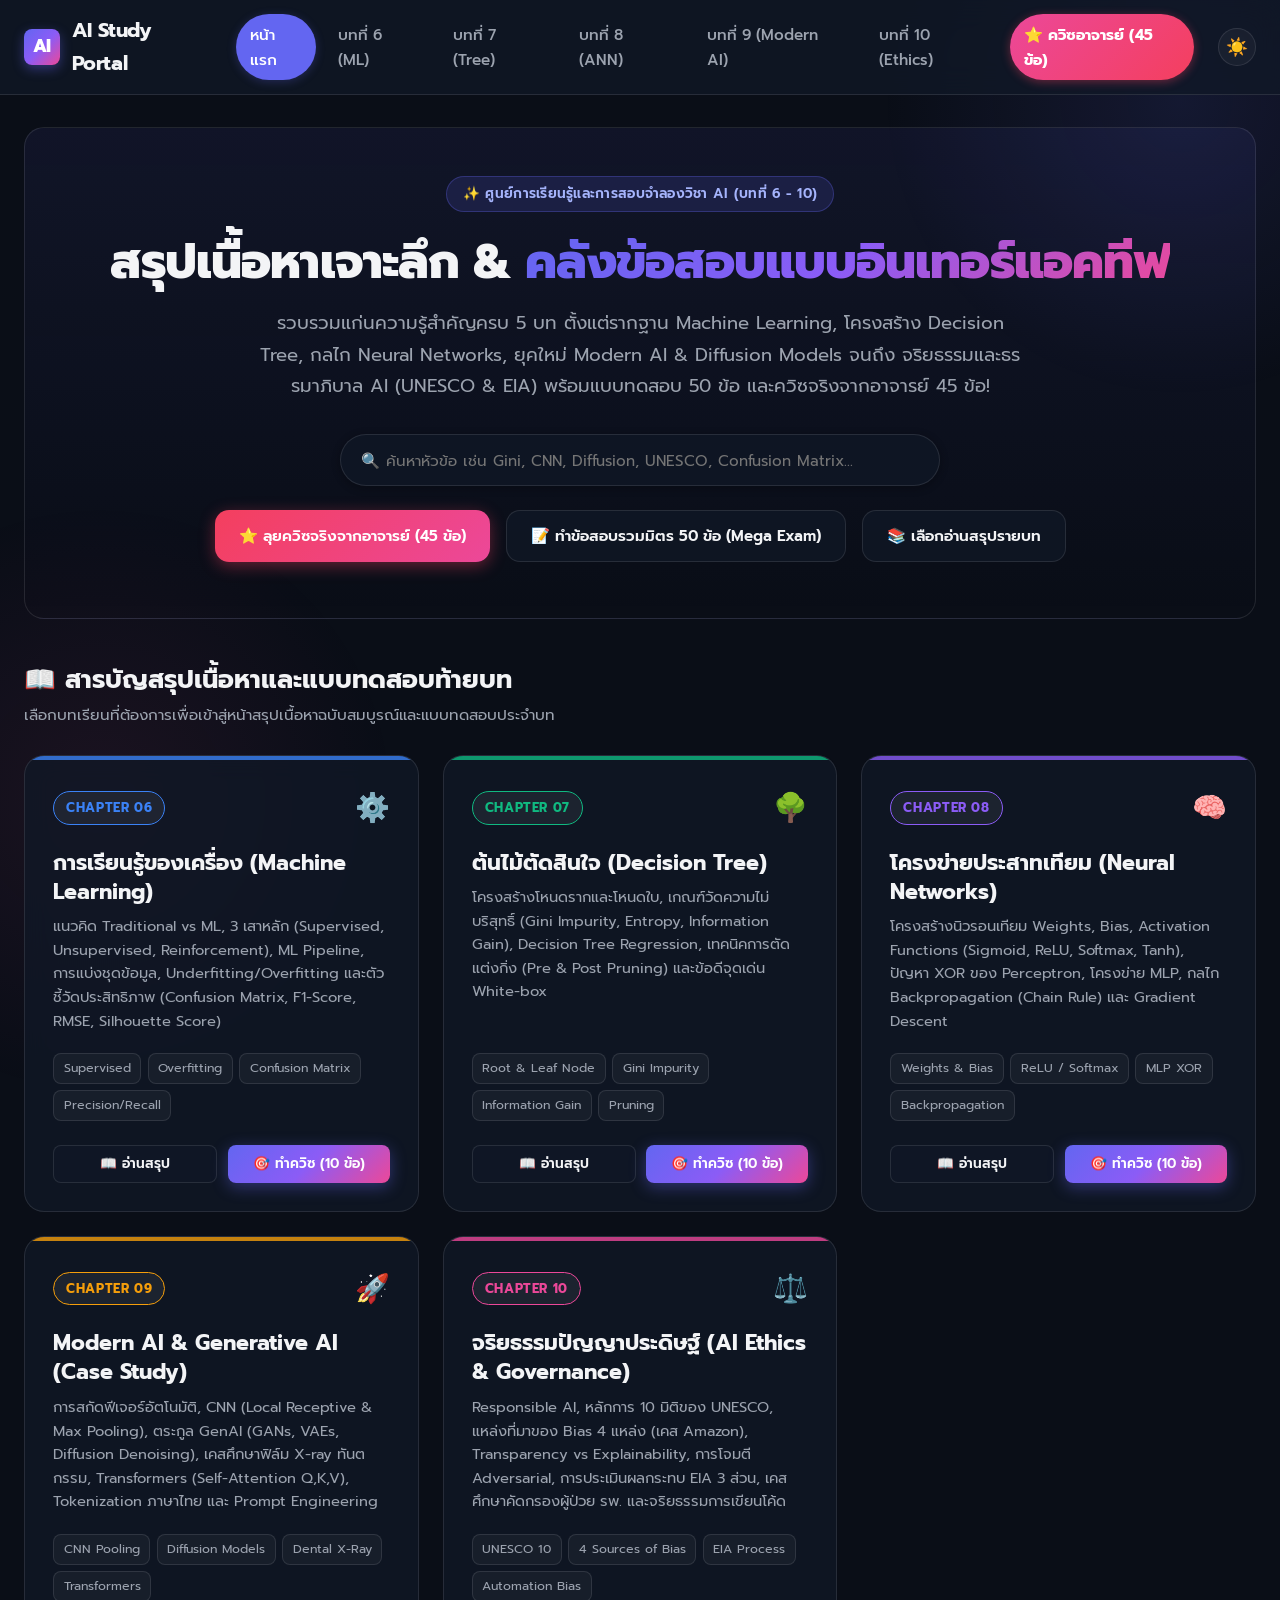
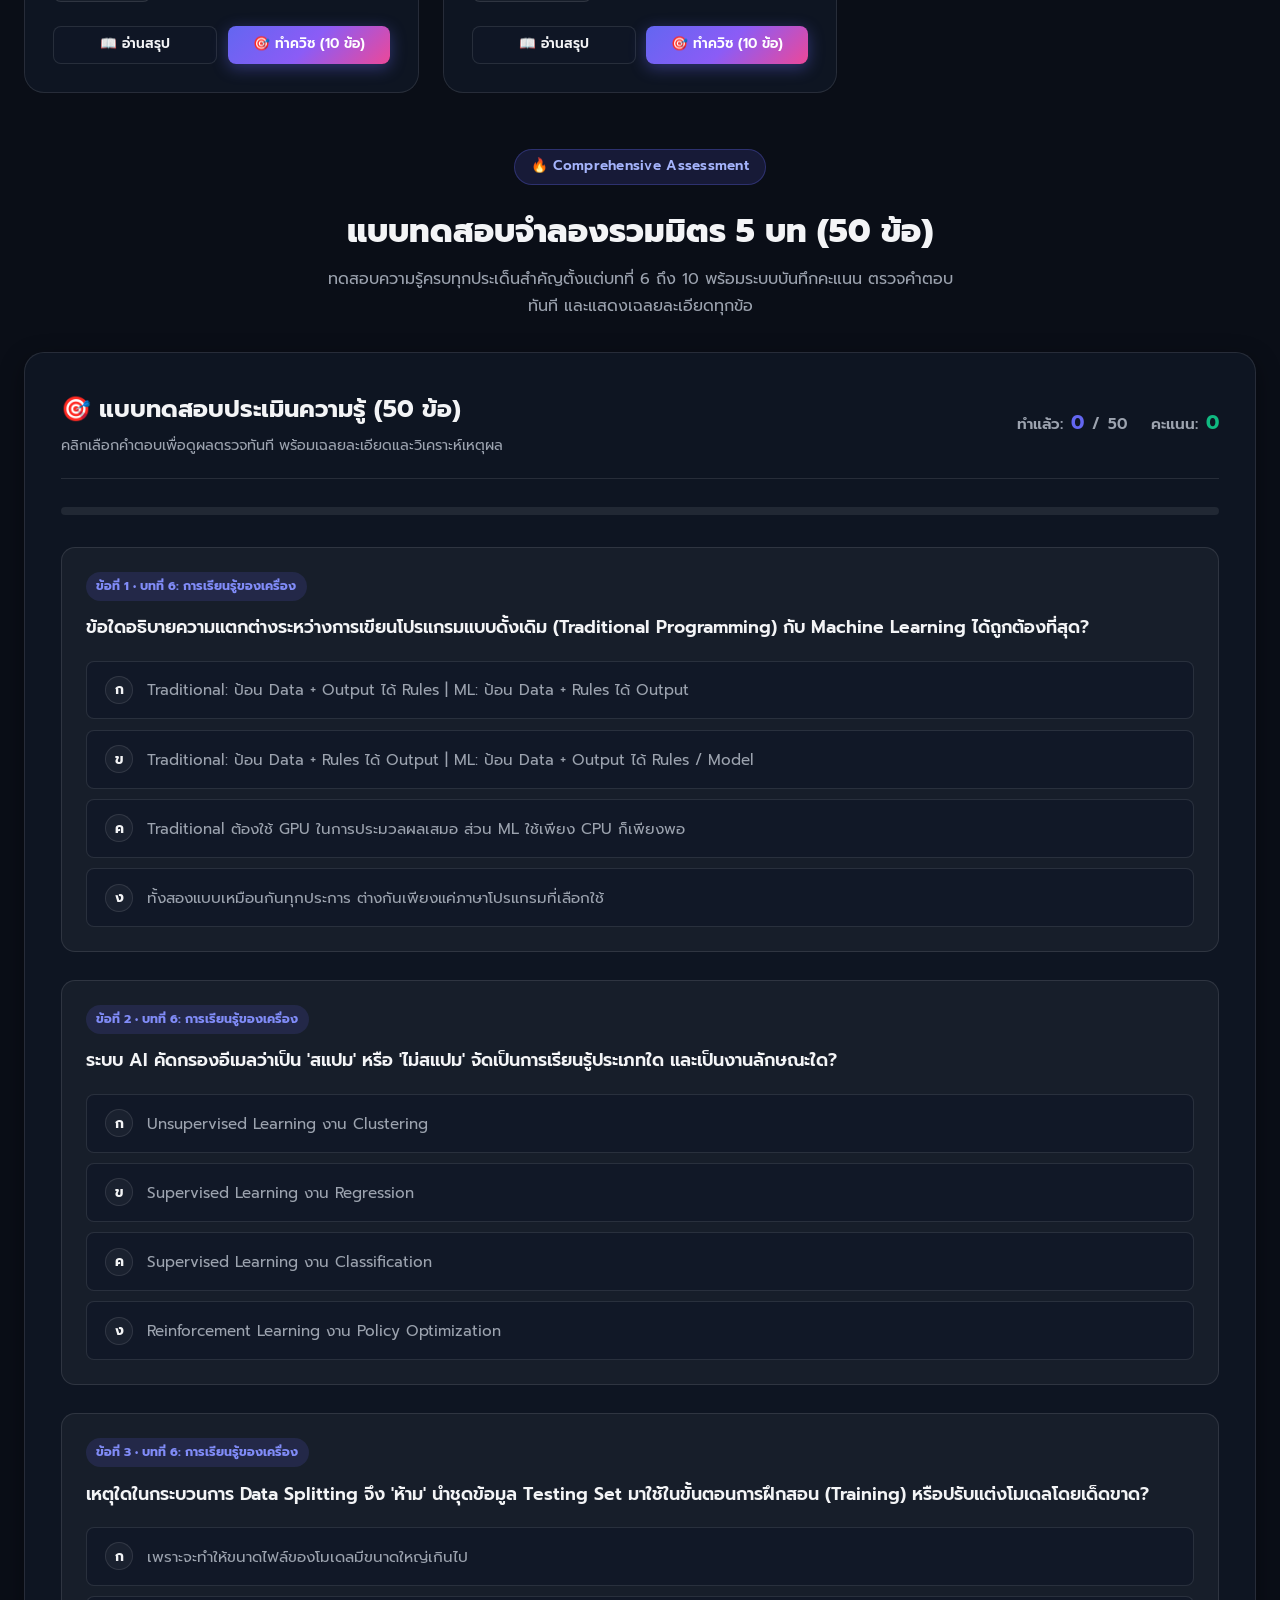
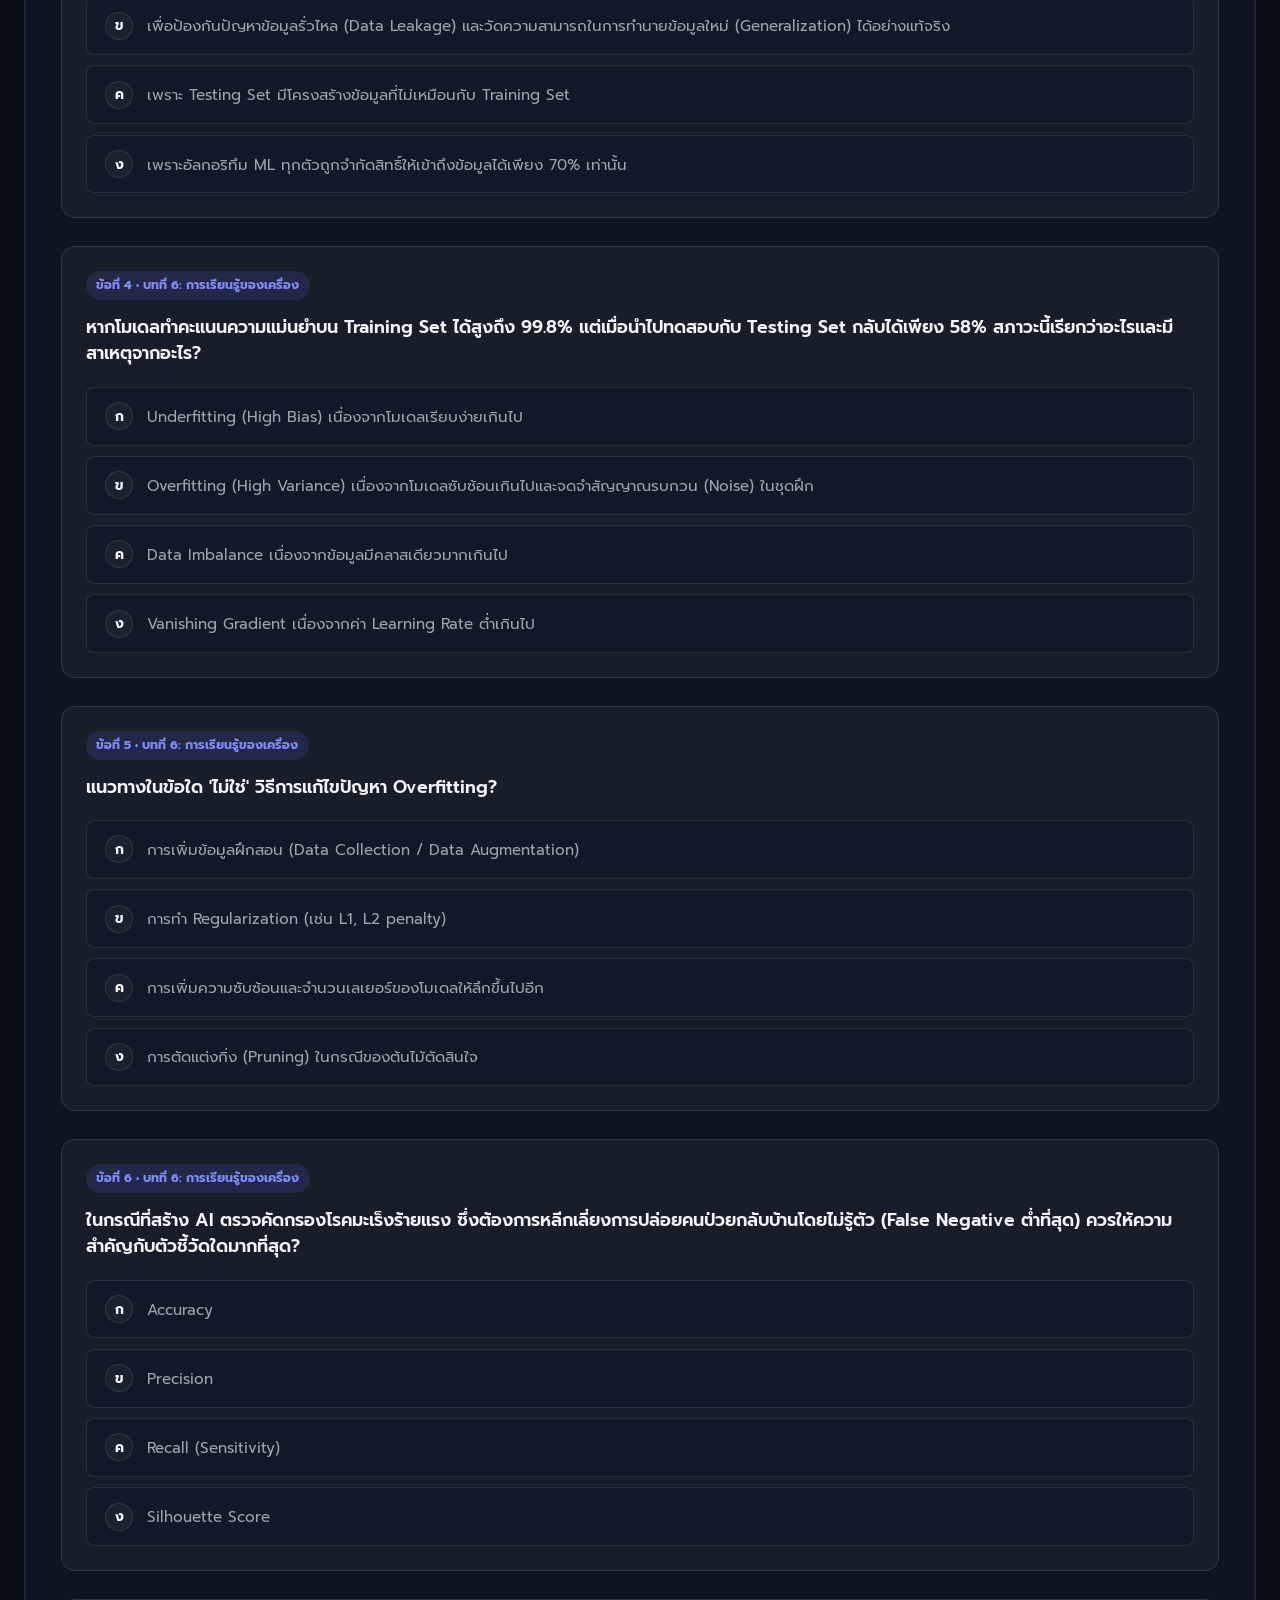
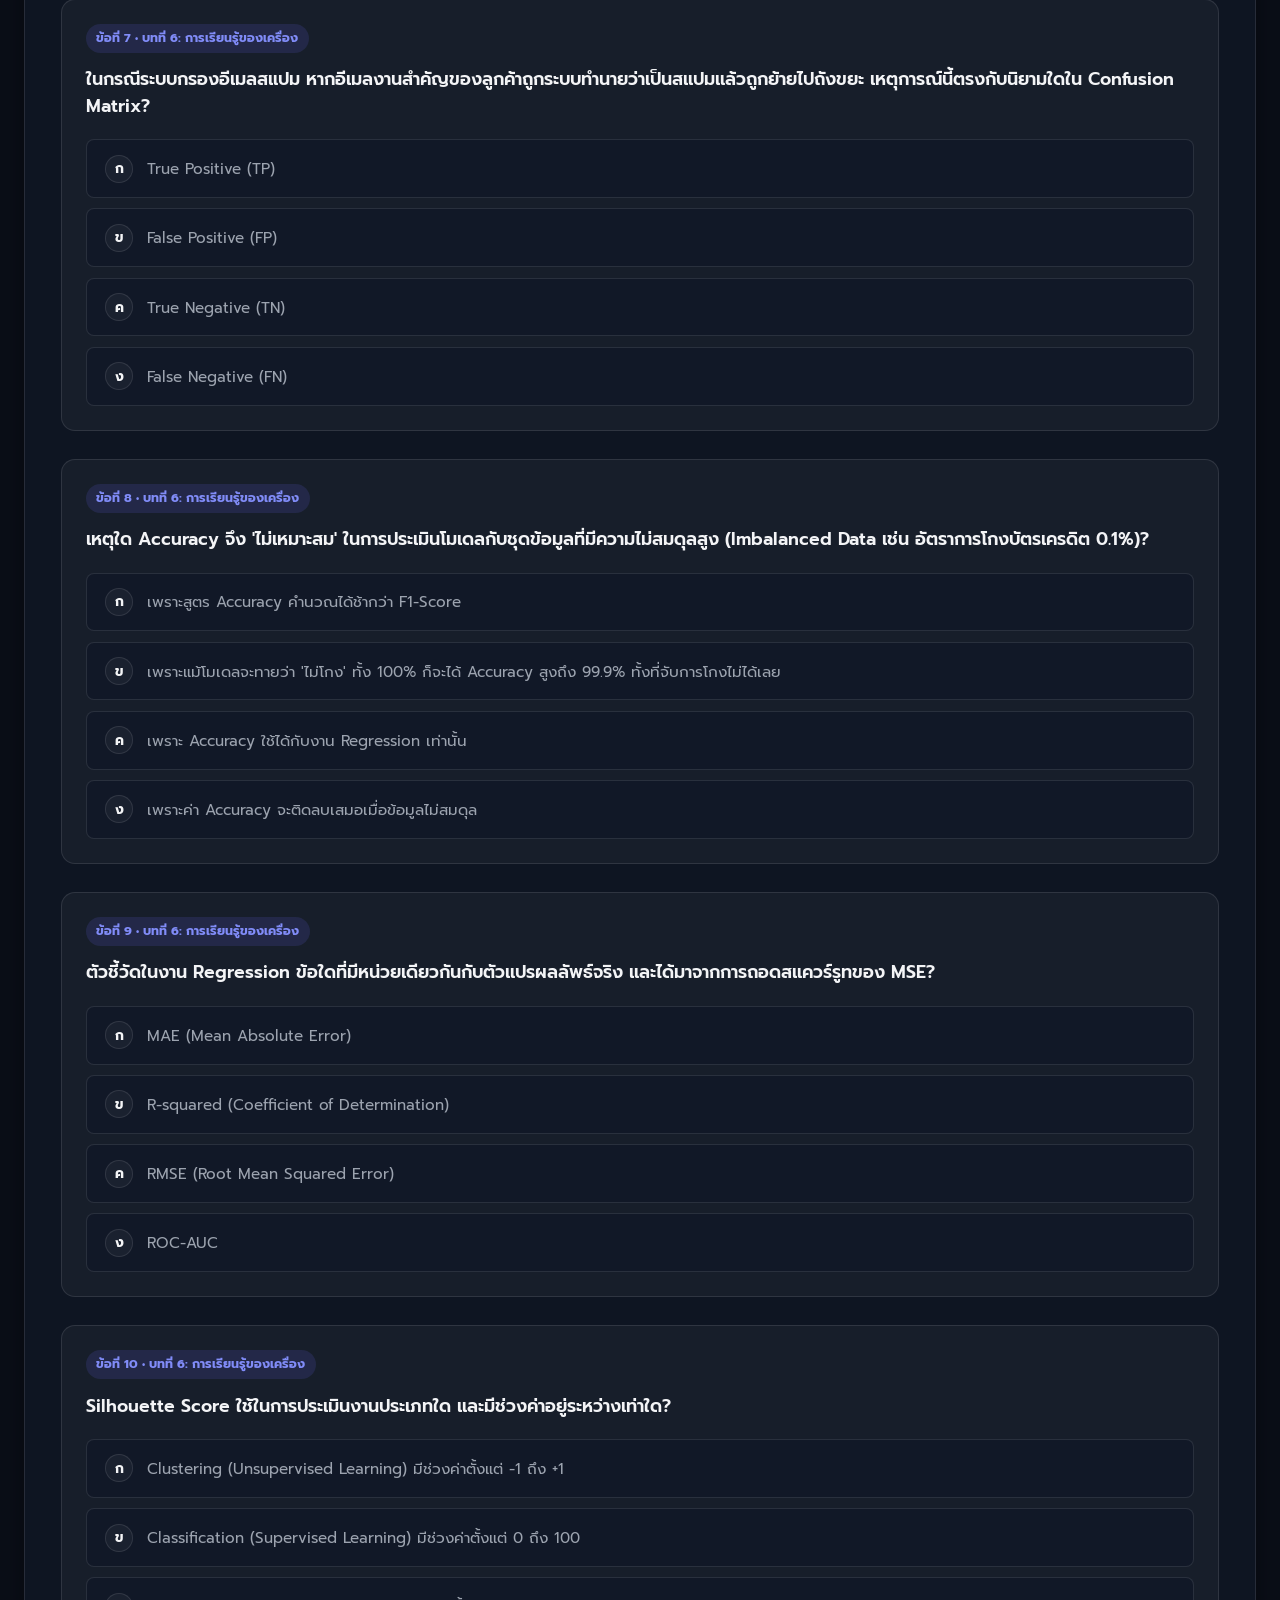
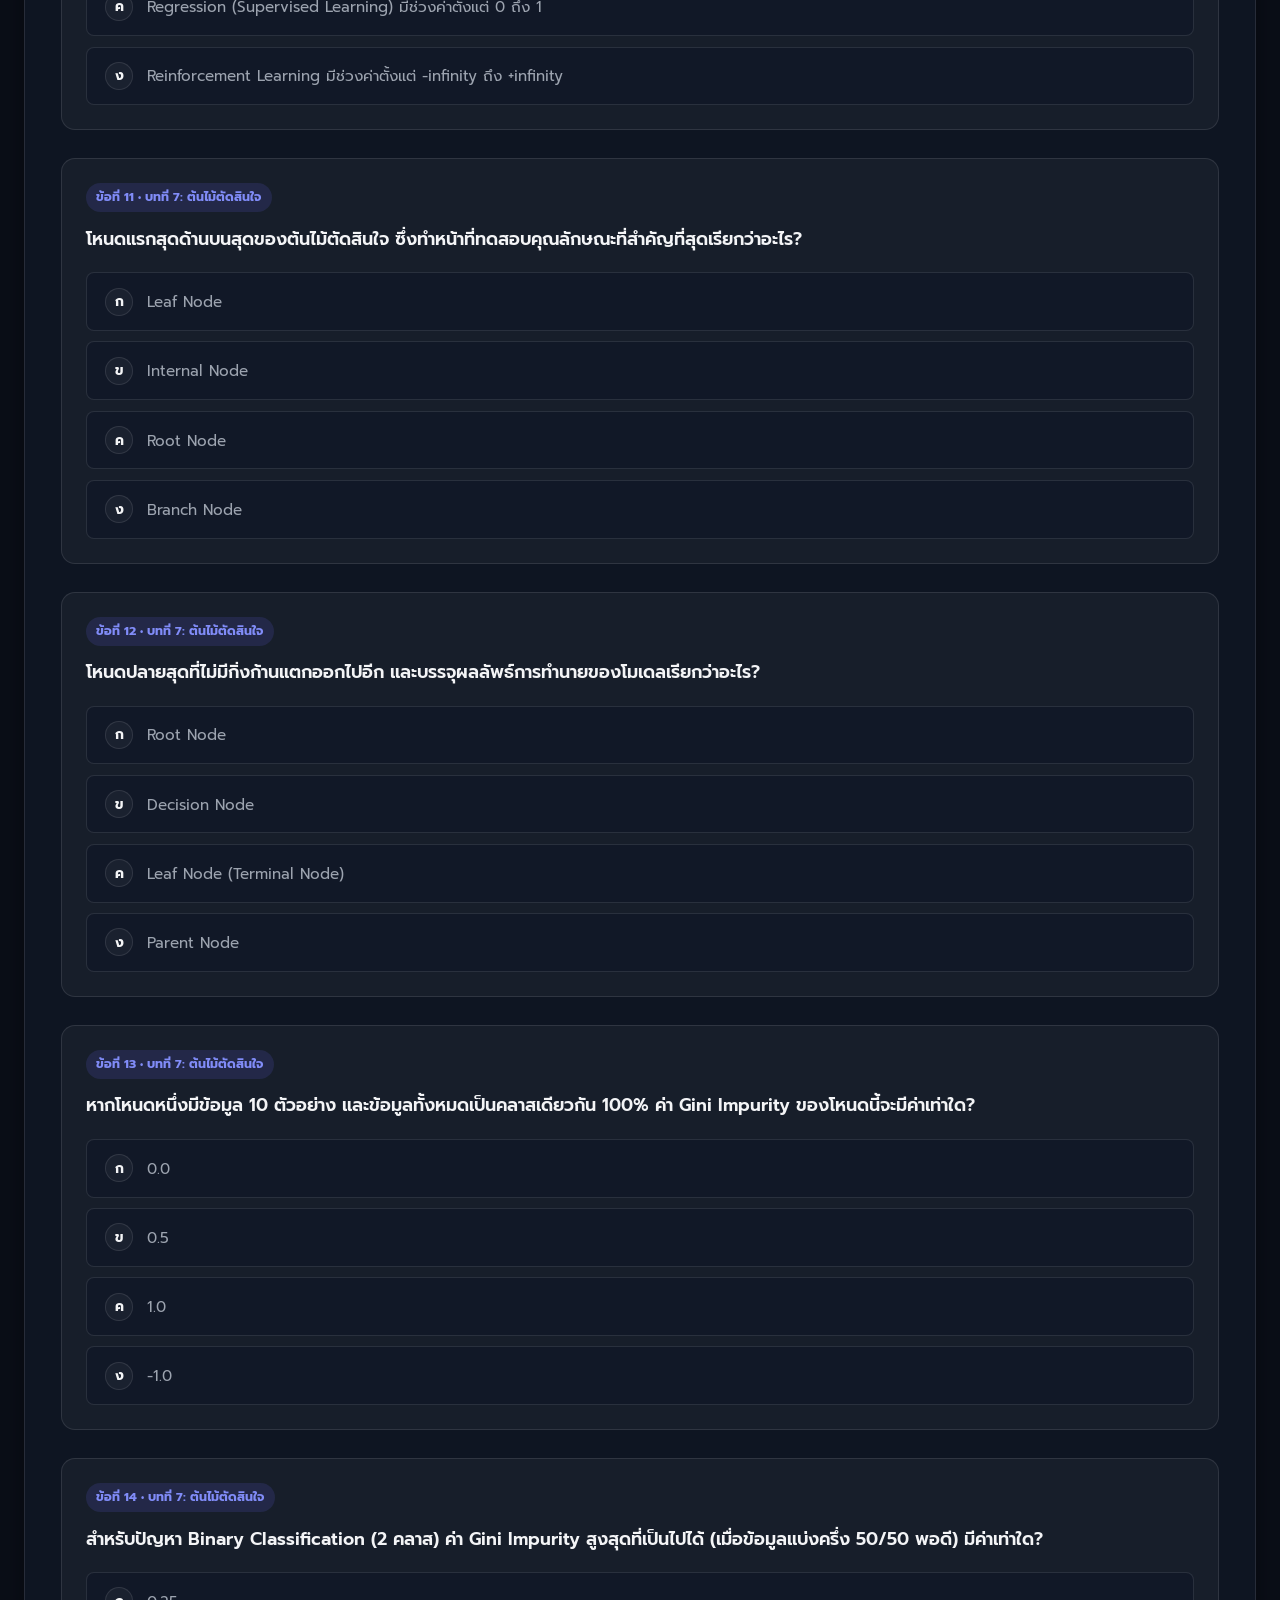
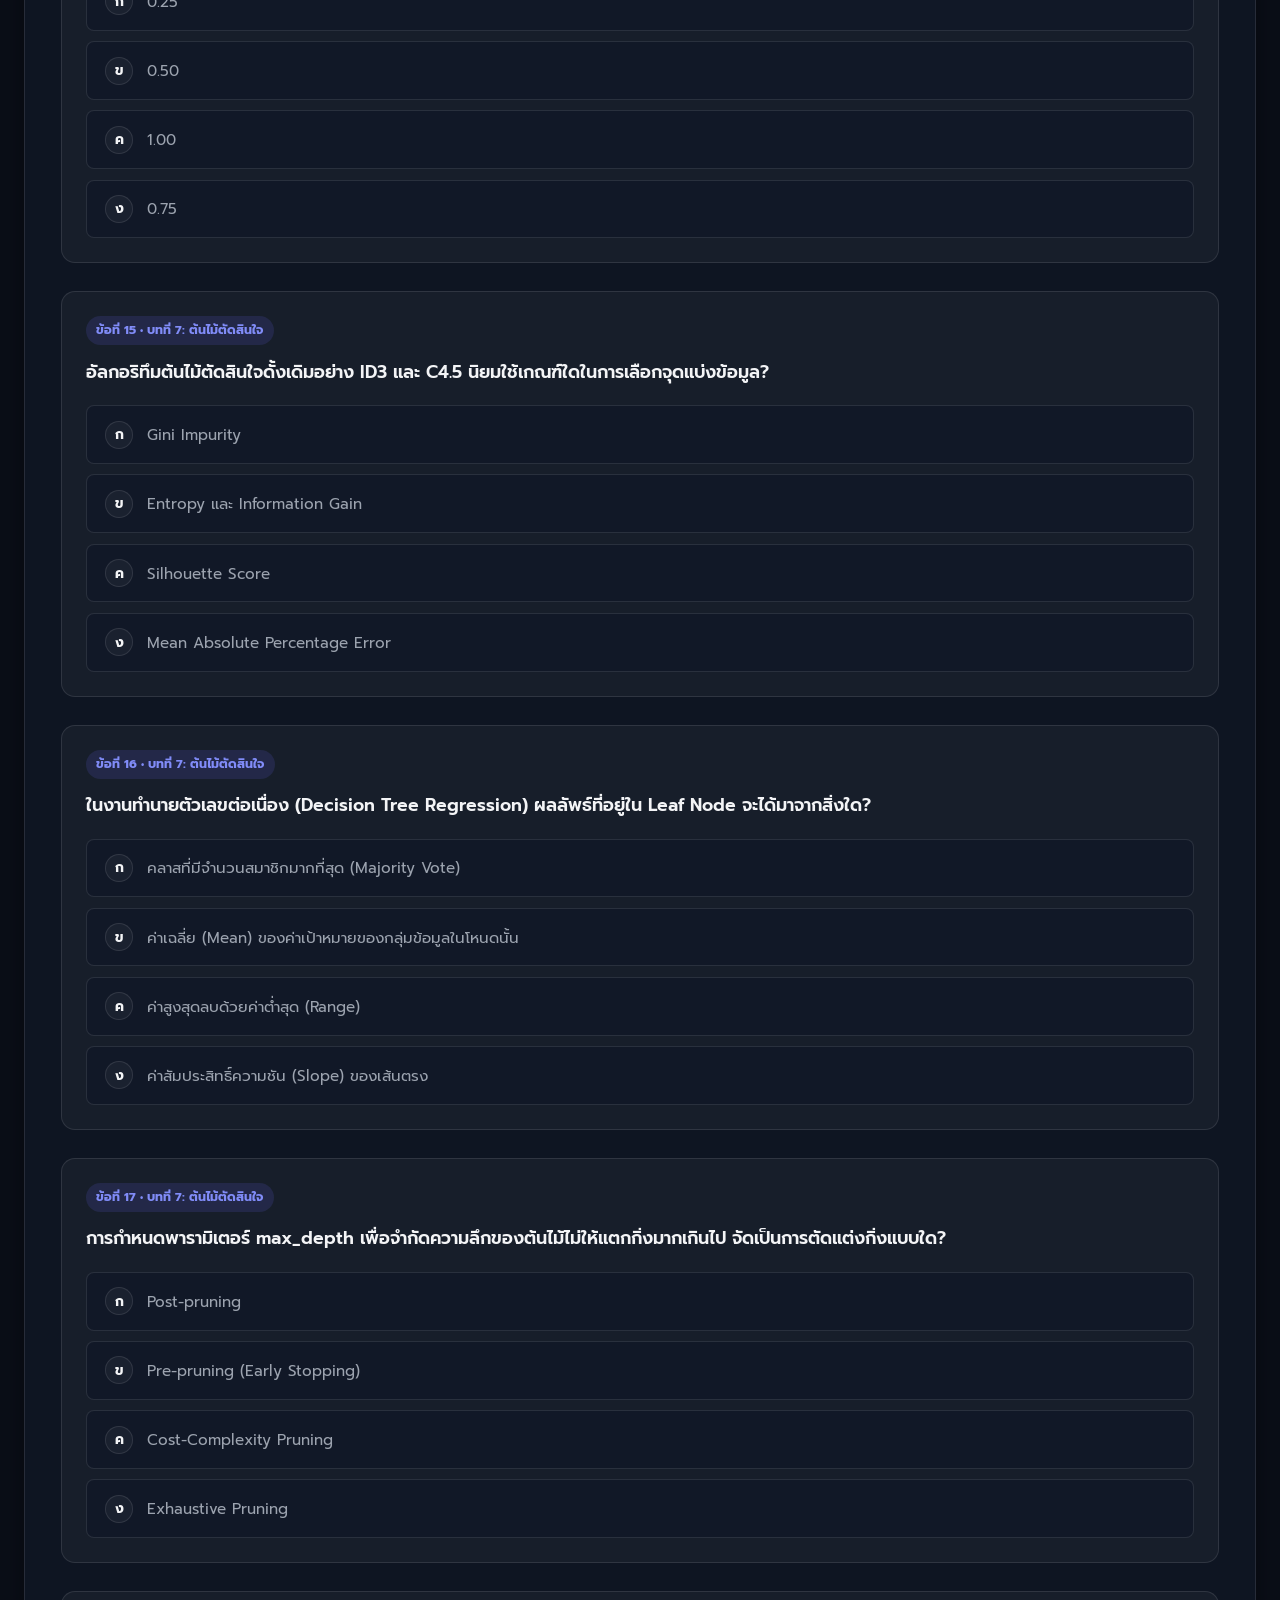
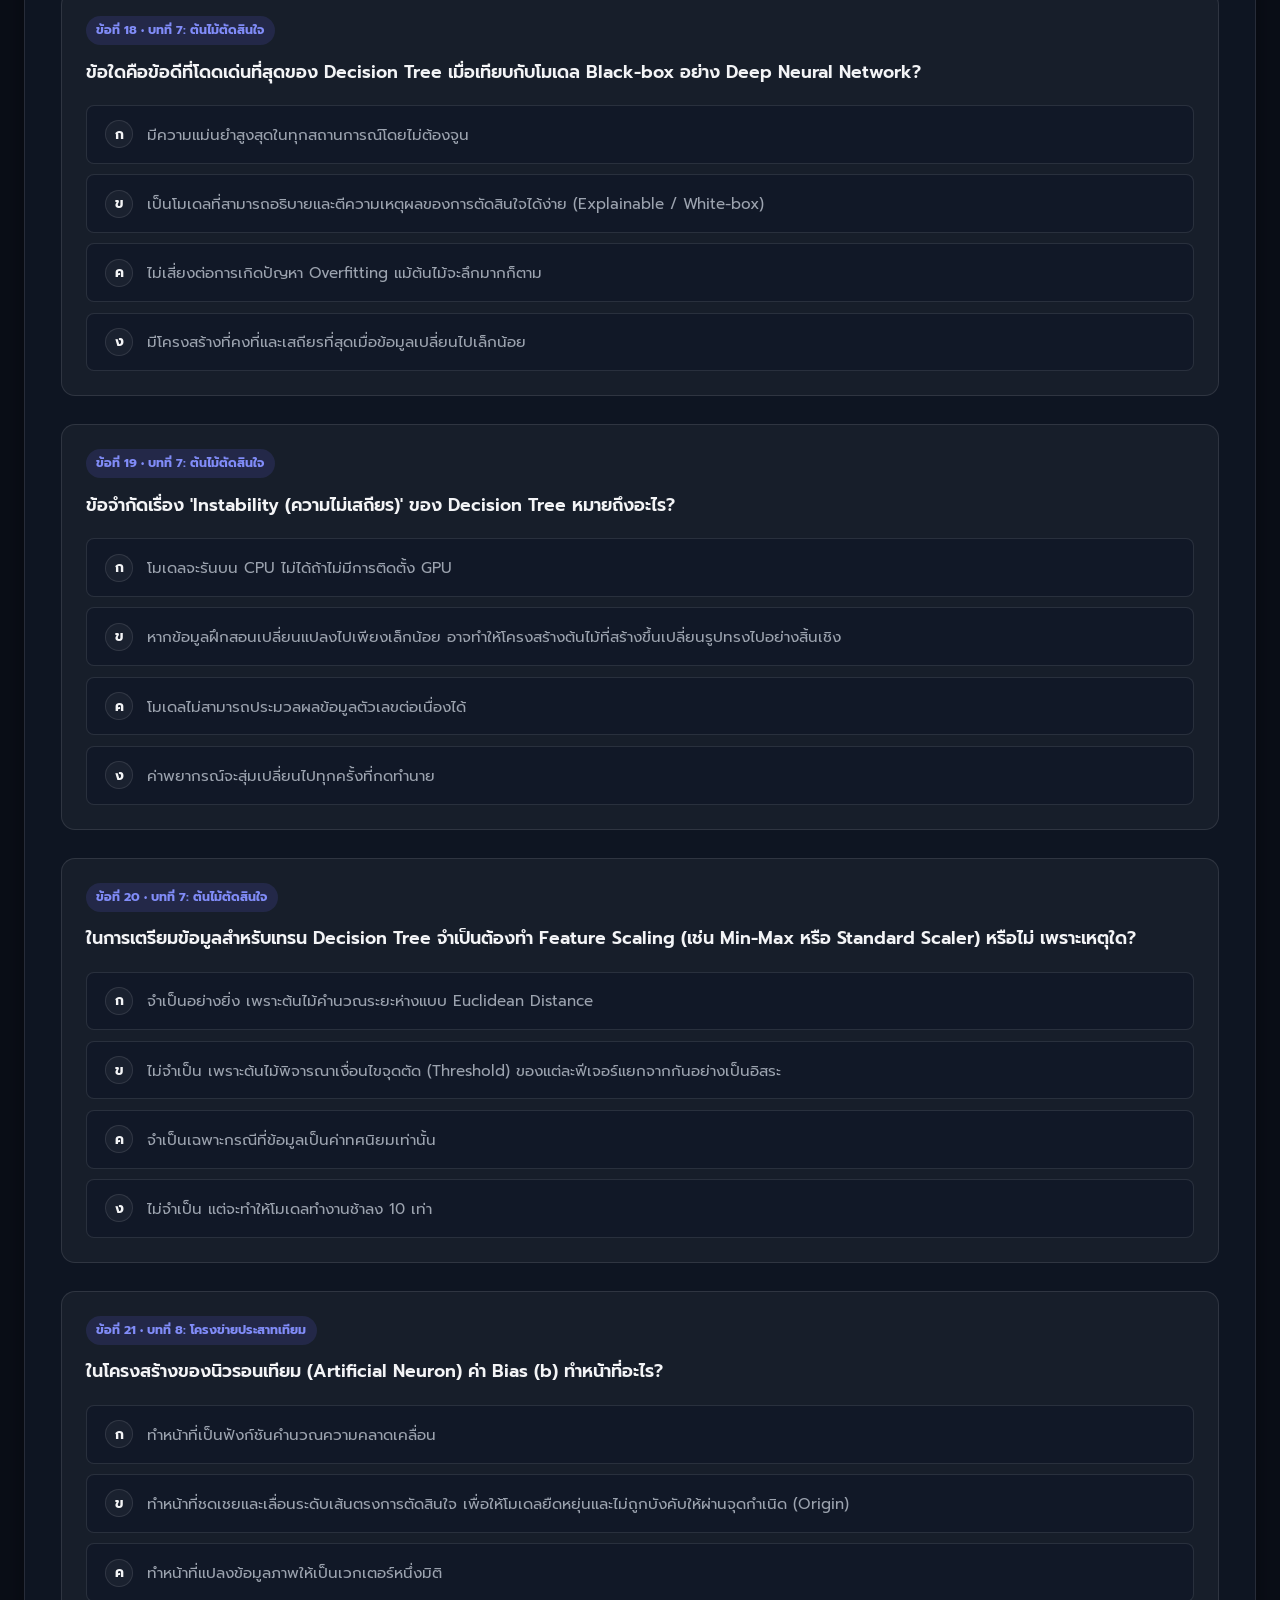
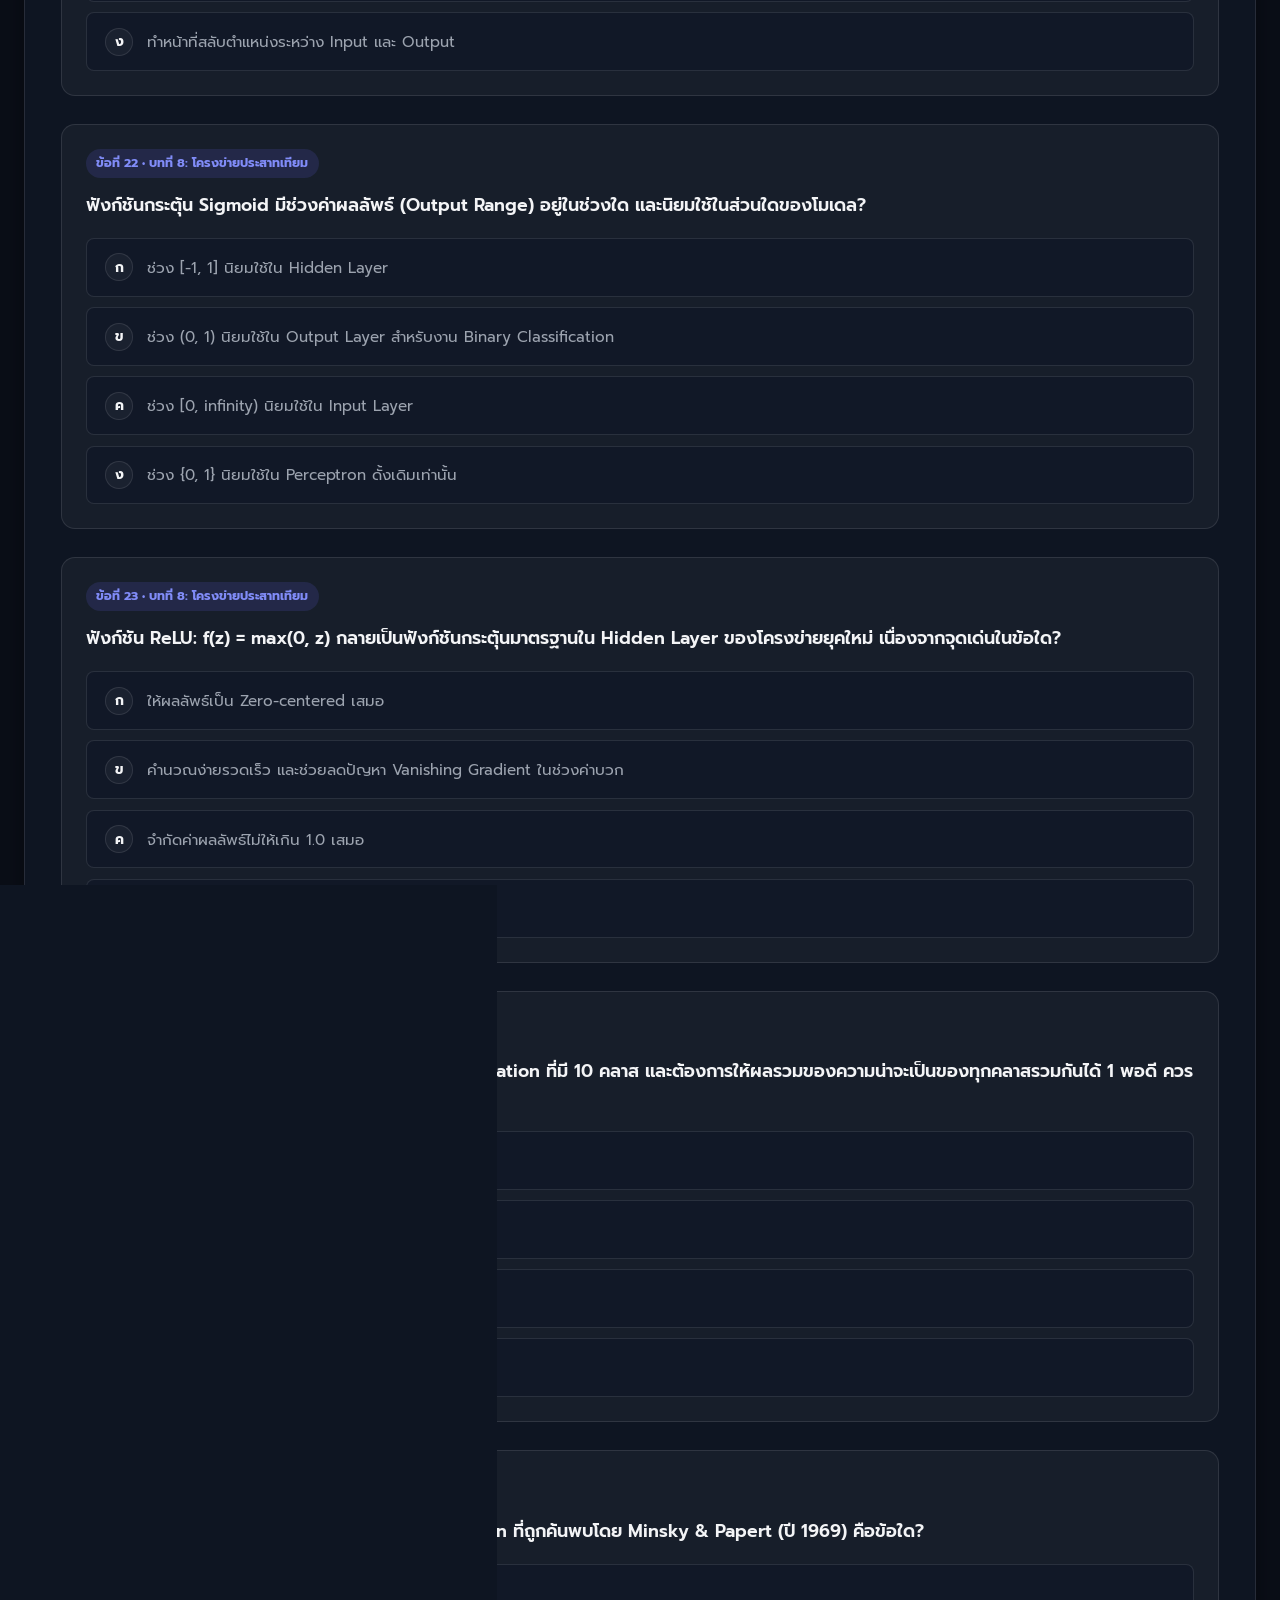
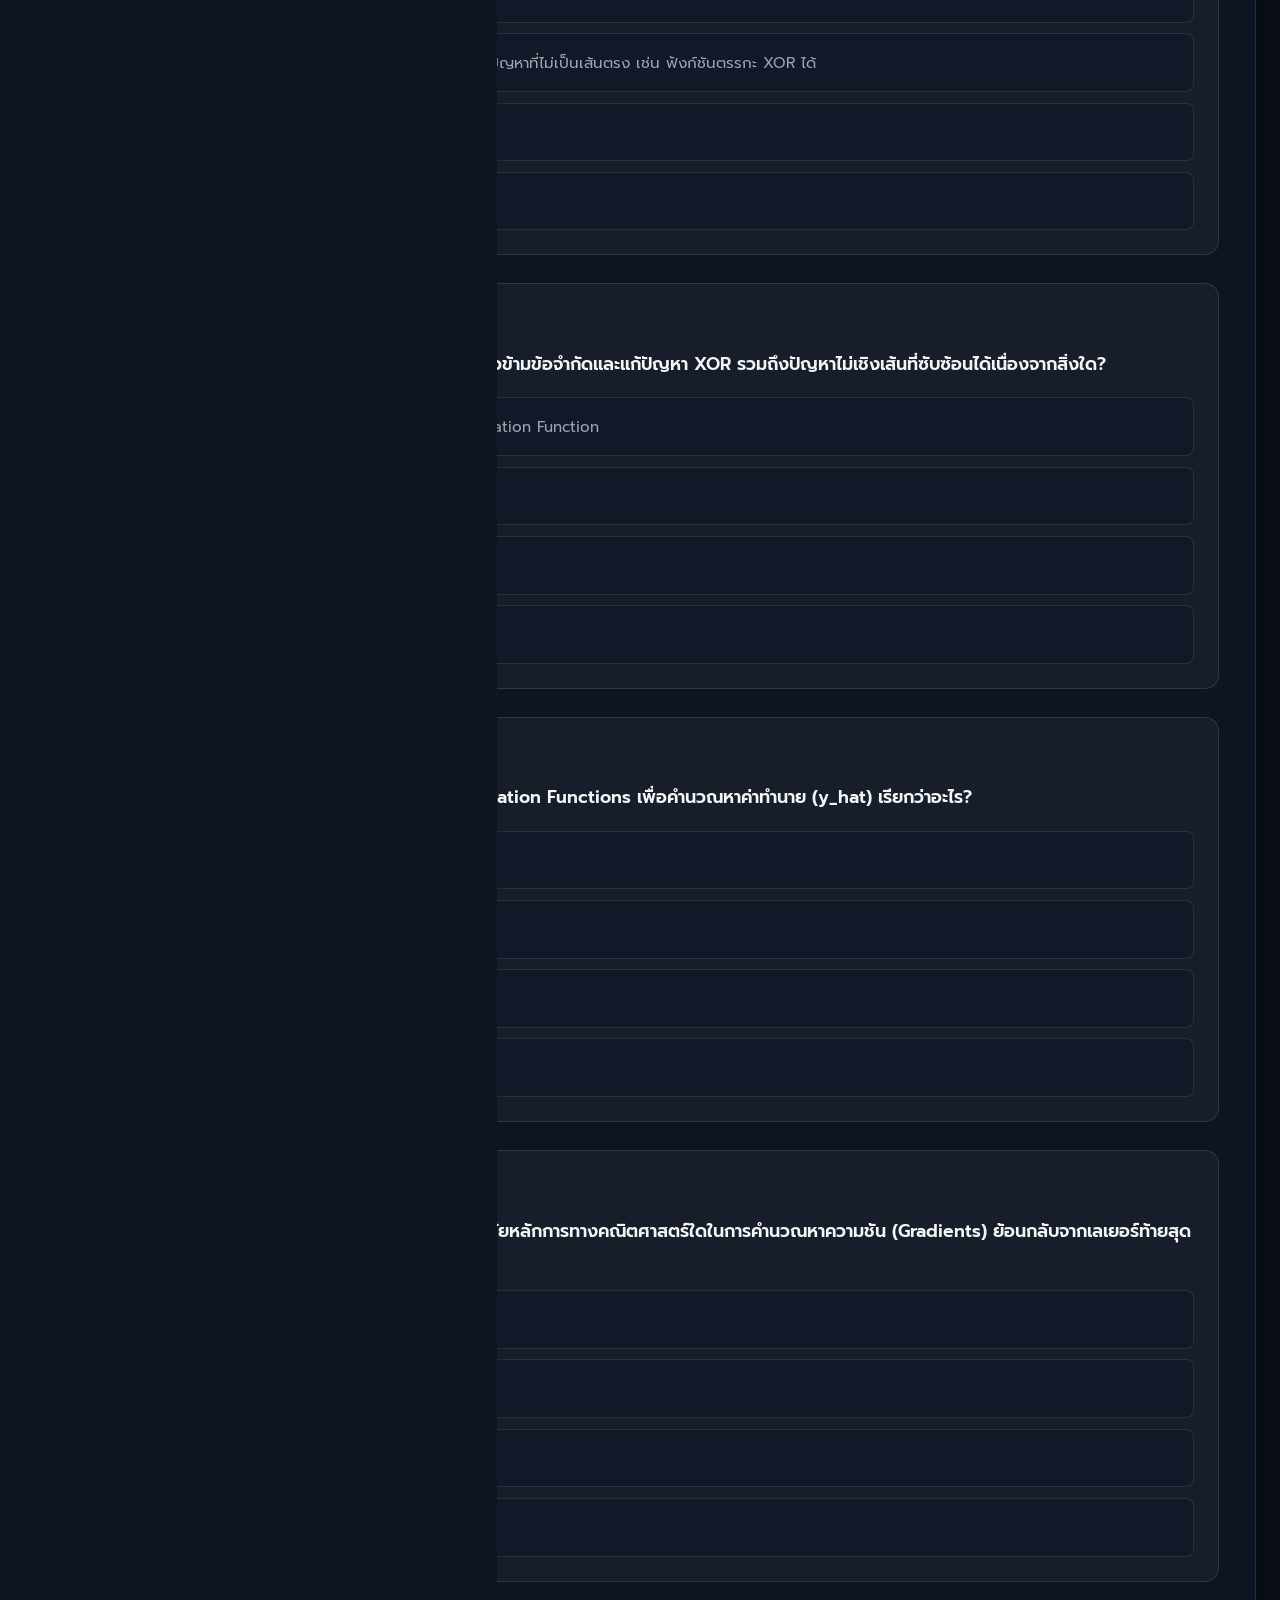
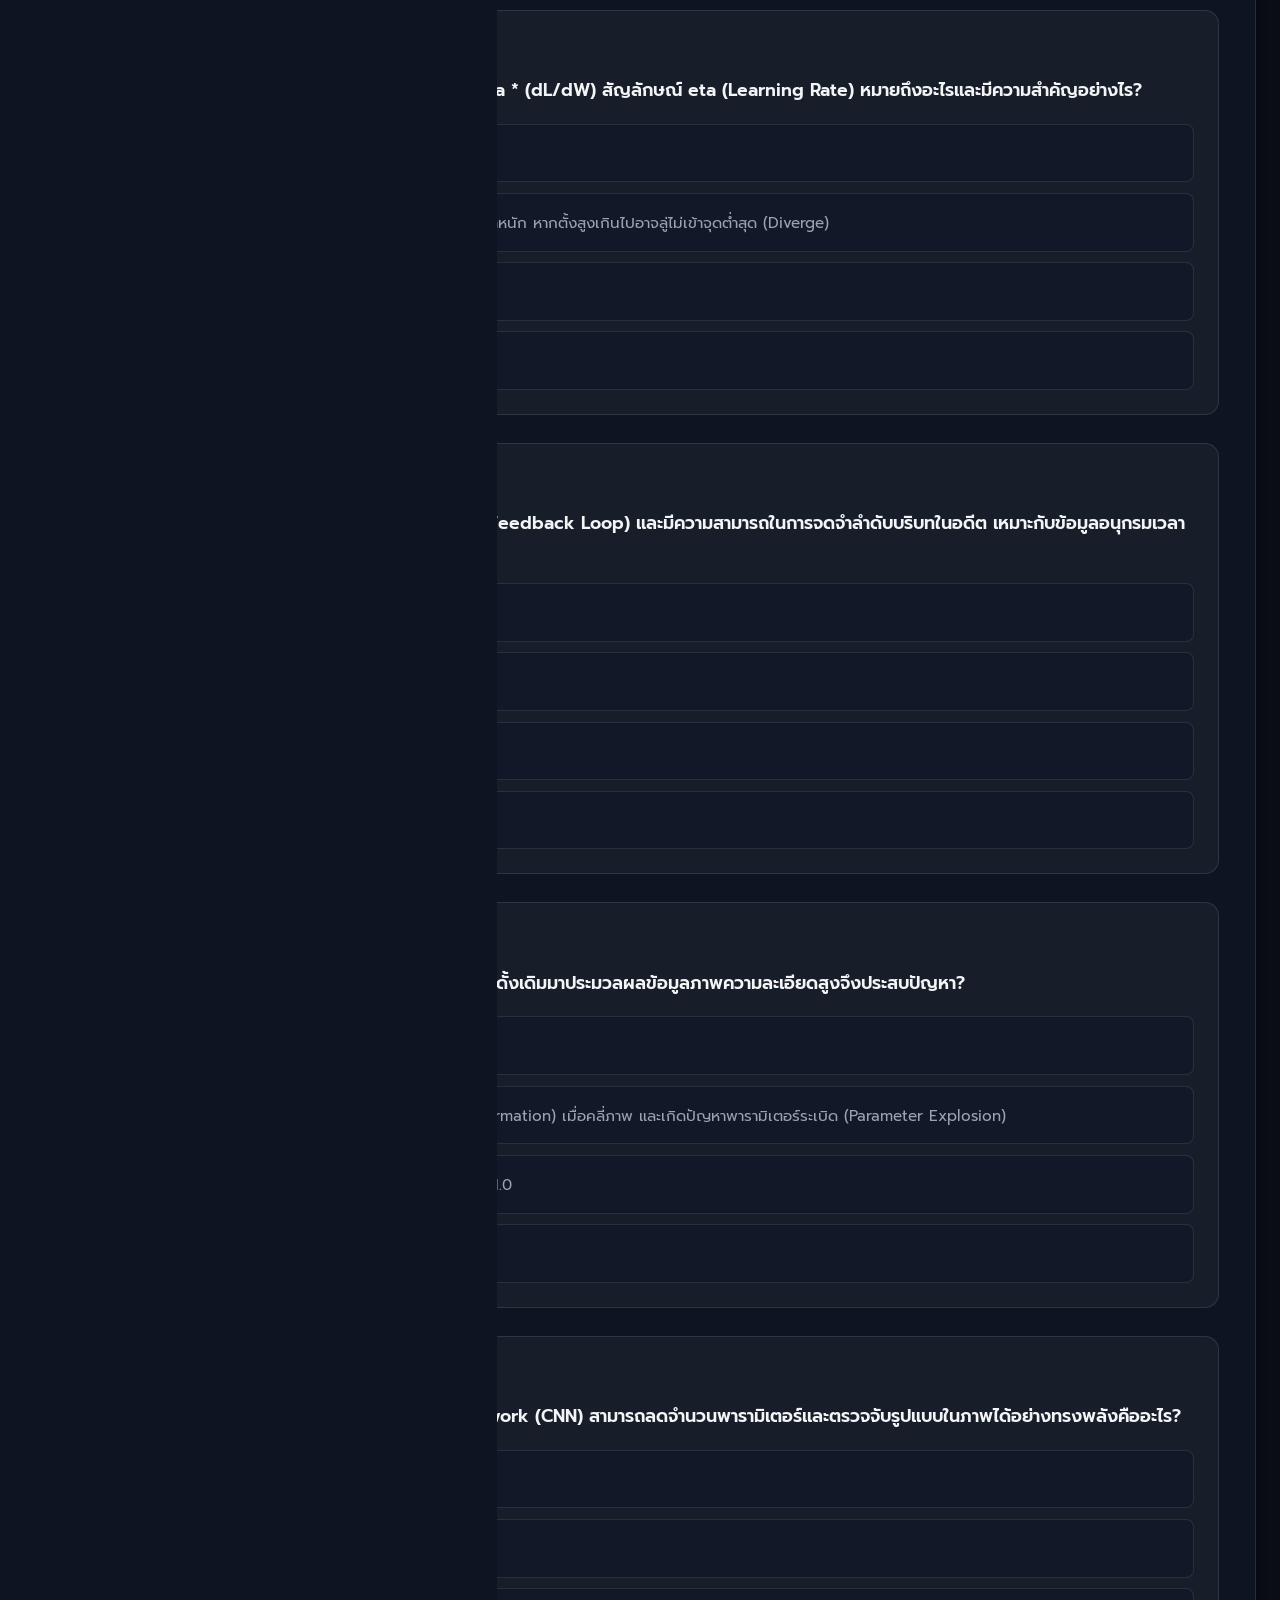
==== commit 403173cc: "Add official in-class instructor quiz (45 questions) with category filters and diagram support" ====
--- a/html_summary/index.html
+++ b/html_summary/index.html
@@ -22,6 +22,7 @@
         <li class="nav-item"><a href="chapter08.html">บทที่ 8 (ANN)</a></li>
         <li class="nav-item"><a href="chapter09.html">บทที่ 9 (Modern AI)</a></li>
         <li class="nav-item"><a href="chapter10.html">บทที่ 10 (Ethics)</a></li>
+        <li class="nav-item"><a href="instructor_quiz.html" class="nav-instructor-badge">⭐ ควิซอาจารย์ (45 ข้อ)</a></li>
       </ul>
       <div class="nav-controls">
         <button id="theme-toggle-btn" class="btn-icon" title="เปลี่ยนธีม">☀️</button>
@@ -37,7 +38,7 @@
         สรุปเนื้อหาเจาะลึก &amp; <span class="hero-gradient-text">คลังข้อสอบแบบอินเทอร์แอคทีฟ</span>
       </h1>
       <p class="hero-subtitle">
-        รวบรวมแก่นความรู้สำคัญครบ 5 บท ตั้งแต่รากฐาน Machine Learning, โครงสร้าง Decision Tree, กลไก Neural Networks, ยุคใหม่ Modern AI &amp; Diffusion Models จนถึง จริยธรรมและธรรมาภิบาล AI (UNESCO &amp; EIA) พร้อมแบบทดสอบ 50 ข้อพร้อมตรวจคำตอบทันที!
+        รวบรวมแก่นความรู้สำคัญครบ 5 บท ตั้งแต่รากฐาน Machine Learning, โครงสร้าง Decision Tree, กลไก Neural Networks, ยุคใหม่ Modern AI &amp; Diffusion Models จนถึง จริยธรรมและธรรมาภิบาล AI (UNESCO &amp; EIA) พร้อมแบบทดสอบ 50 ข้อ และควิซจริงจากอาจารย์ 45 ข้อ!
       </p>
       
       <!-- Search & Filter Bar -->
@@ -51,7 +52,10 @@
       </div>
 
       <div class="hero-actions">
-        <a href="#mega-quiz-section" class="btn btn-primary">
+        <a href="instructor_quiz.html" class="btn btn-primary" style="background: linear-gradient(135deg, #f43f5e 0%, #ec4899 100%); box-shadow: 0 4px 16px rgba(244, 63, 94, 0.4);">
+          ⭐ ลุยควิซจริงจากอาจารย์ (45 ข้อ)
+        </a>
+        <a href="#mega-quiz-section" class="btn btn-secondary">
           📝 ทำข้อสอบรวมมิตร 50 ข้อ (Mega Exam)
         </a>
         <a href="#chapters-overview" class="btn btn-secondary">
--- a/html_summary/css/style.css
+++ b/html_summary/css/style.css
@@ -284,6 +284,7 @@
 .hero-gradient-text {
   background: var(--accent-gradient);
   -webkit-background-clip: text;
+  background-clip: text;
   -webkit-text-fill-color: transparent;
 }
 
@@ -1115,3 +1116,148 @@
     padding: 1.25rem;
   }
 }
+
+/* ==========================================================================
+   CONVOLUTION MATRIX DIAGRAM (CNN QUIZ)
+   ========================================================================== */
+.convolution-diagram-container {
+  display: flex;
+  align-items: center;
+  justify-content: center;
+  gap: 1.5rem;
+  flex-wrap: wrap;
+  padding: 1.5rem;
+  background: rgba(0, 0, 0, 0.25);
+  border: 1px solid var(--border-color);
+  border-radius: var(--radius-md);
+  margin: 1.25rem 0 1.5rem 0;
+}
+
+.matrix-block {
+  display: flex;
+  flex-direction: column;
+  align-items: center;
+  gap: 0.65rem;
+}
+
+.matrix-grid-5x5 {
+  display: grid;
+  grid-template-columns: repeat(5, 36px);
+  grid-template-rows: repeat(5, 36px);
+  gap: 4px;
+}
+
+.matrix-grid-3x3 {
+  display: grid;
+  grid-template-columns: repeat(3, 40px);
+  grid-template-rows: repeat(3, 40px);
+  gap: 5px;
+}
+
+.m-cell {
+  display: flex;
+  align-items: center;
+  justify-content: center;
+  font-family: var(--font-mono);
+  font-weight: 700;
+  font-size: 1.05rem;
+  border-radius: 4px;
+  border: 1px solid rgba(255, 255, 255, 0.1);
+  transition: all var(--transition-fast);
+}
+
+.cell-active {
+  background: rgba(59, 130, 246, 0.35);
+  border-color: #3b82f6;
+  color: #93c5fd;
+  box-shadow: 0 0 8px rgba(59, 130, 246, 0.4);
+}
+
+.cell-dim {
+  background: rgba(255, 255, 255, 0.04);
+  color: var(--text-muted);
+  border-color: rgba(255, 255, 255, 0.06);
+}
+
+.cell-filter-orange {
+  background: rgba(245, 158, 11, 0.35);
+  border-color: #f59e0b;
+  color: #fcd34d;
+}
+
+.cell-filter-white {
+  background: rgba(255, 255, 255, 0.1);
+  border-color: rgba(255, 255, 255, 0.2);
+  color: #f1f5f9;
+}
+
+.cell-filter-blue {
+  background: rgba(14, 165, 233, 0.35);
+  border-color: #0ea5e9;
+  color: #7dd3fc;
+}
+
+.diagram-symbol {
+  font-size: 2rem;
+  font-weight: 800;
+  color: #38bdf8;
+}
+
+.matrix-label {
+  font-size: 0.82rem;
+  font-weight: 600;
+  color: var(--text-secondary);
+  letter-spacing: 0.04em;
+}
+
+/* Instructor Nav Badge Highlight */
+.nav-instructor-badge {
+  background: linear-gradient(135deg, #ec4899 0%, #f43f5e 100%) !important;
+  color: #ffffff !important;
+  font-weight: 700 !important;
+  box-shadow: 0 2px 10px rgba(244, 63, 94, 0.4) !important;
+  animation: pulseBadge 2.5s infinite;
+}
+
+@keyframes pulseBadge {
+  0% { transform: scale(1); }
+  50% { transform: scale(1.04); }
+  100% { transform: scale(1); }
+}
+
+/* Category Filter Pills on Instructor Quiz Page */
+.filter-pills-bar {
+  display: flex;
+  gap: 0.5rem;
+  flex-wrap: wrap;
+  margin-bottom: 2rem;
+  padding: 0.5rem;
+  background: var(--bg-card);
+  border: 1px solid var(--border-color);
+  border-radius: var(--radius-full);
+  width: fit-content;
+}
+
+.filter-pill {
+  padding: 0.5rem 1.15rem;
+  border-radius: var(--radius-full);
+  border: none;
+  background: transparent;
+  color: var(--text-secondary);
+  font-size: 0.88rem;
+  font-weight: 600;
+  cursor: pointer;
+  transition: all var(--transition-fast);
+  font-family: inherit;
+}
+
+.filter-pill:hover {
+  color: var(--text-primary);
+}
+
+.filter-pill.active {
+  background: var(--accent-gradient);
+  color: #ffffff;
+  box-shadow: 0 4px 12px var(--accent-glow);
+}
+
